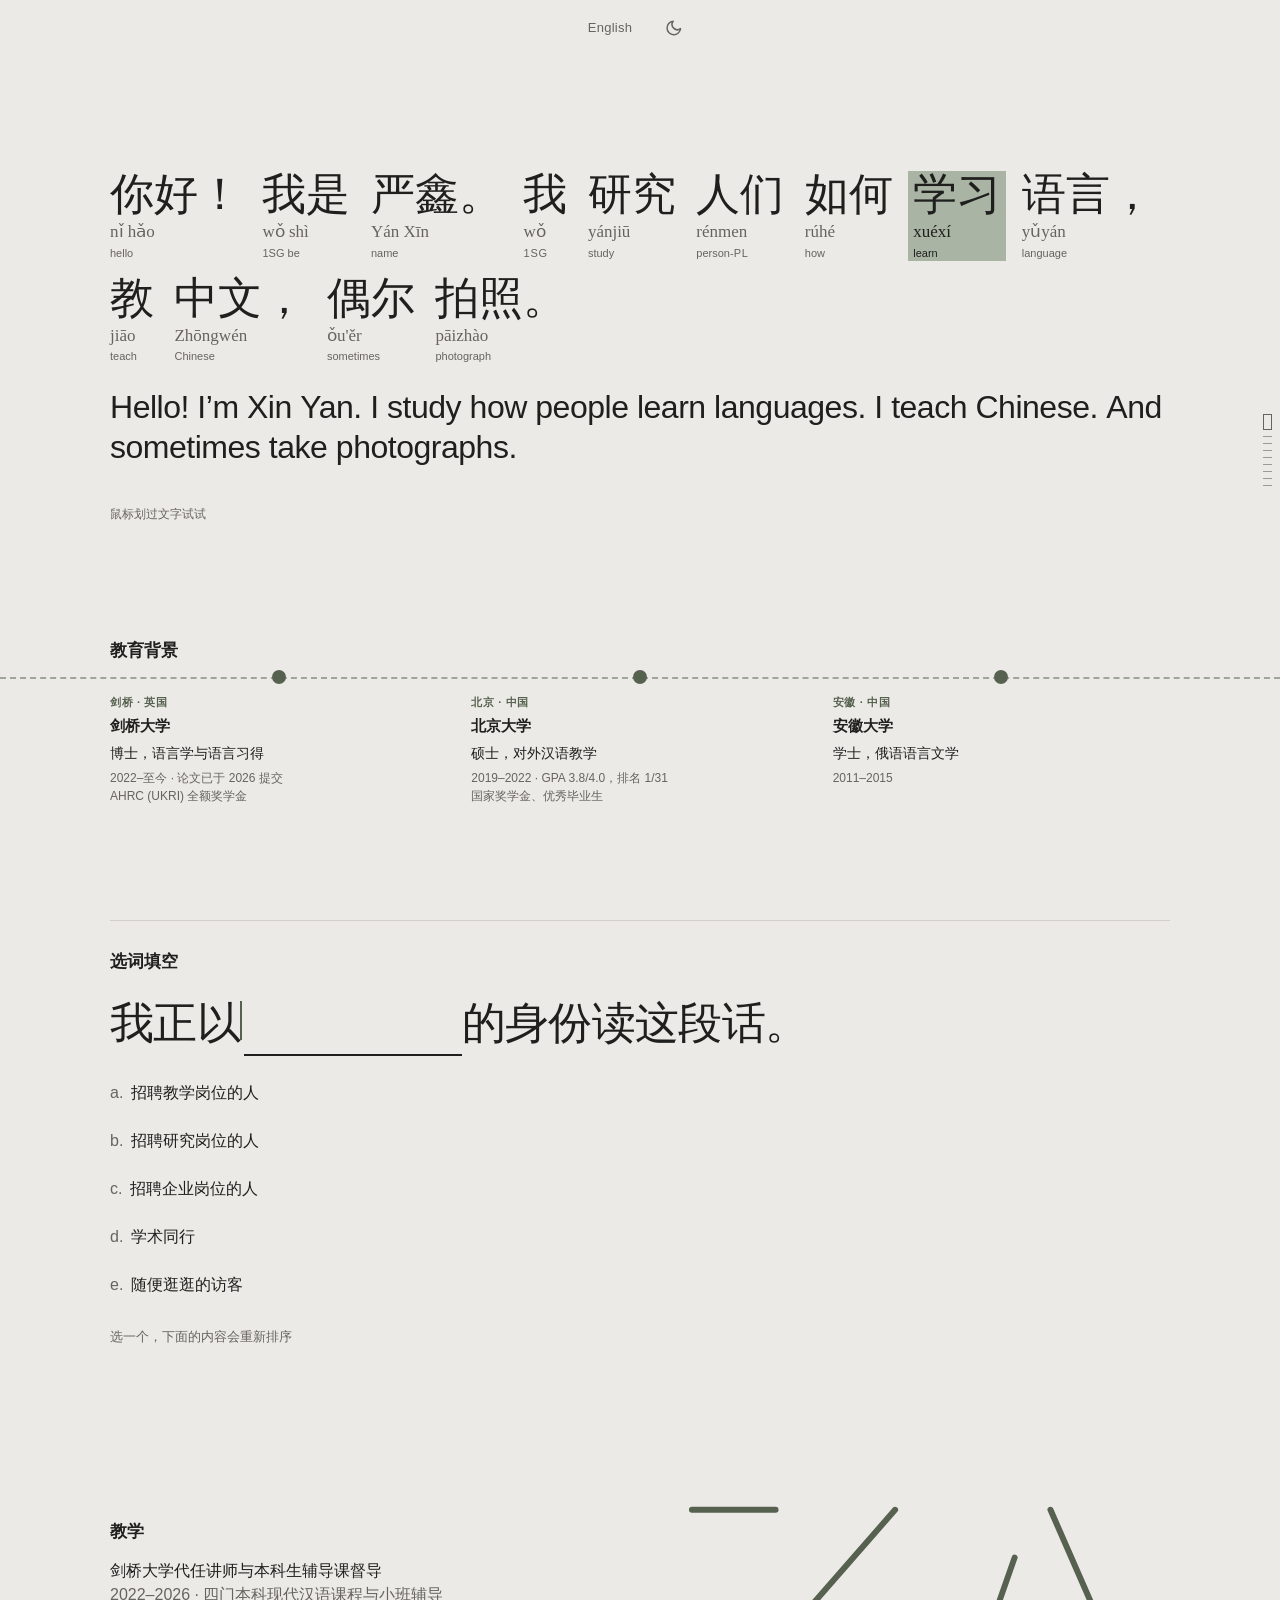
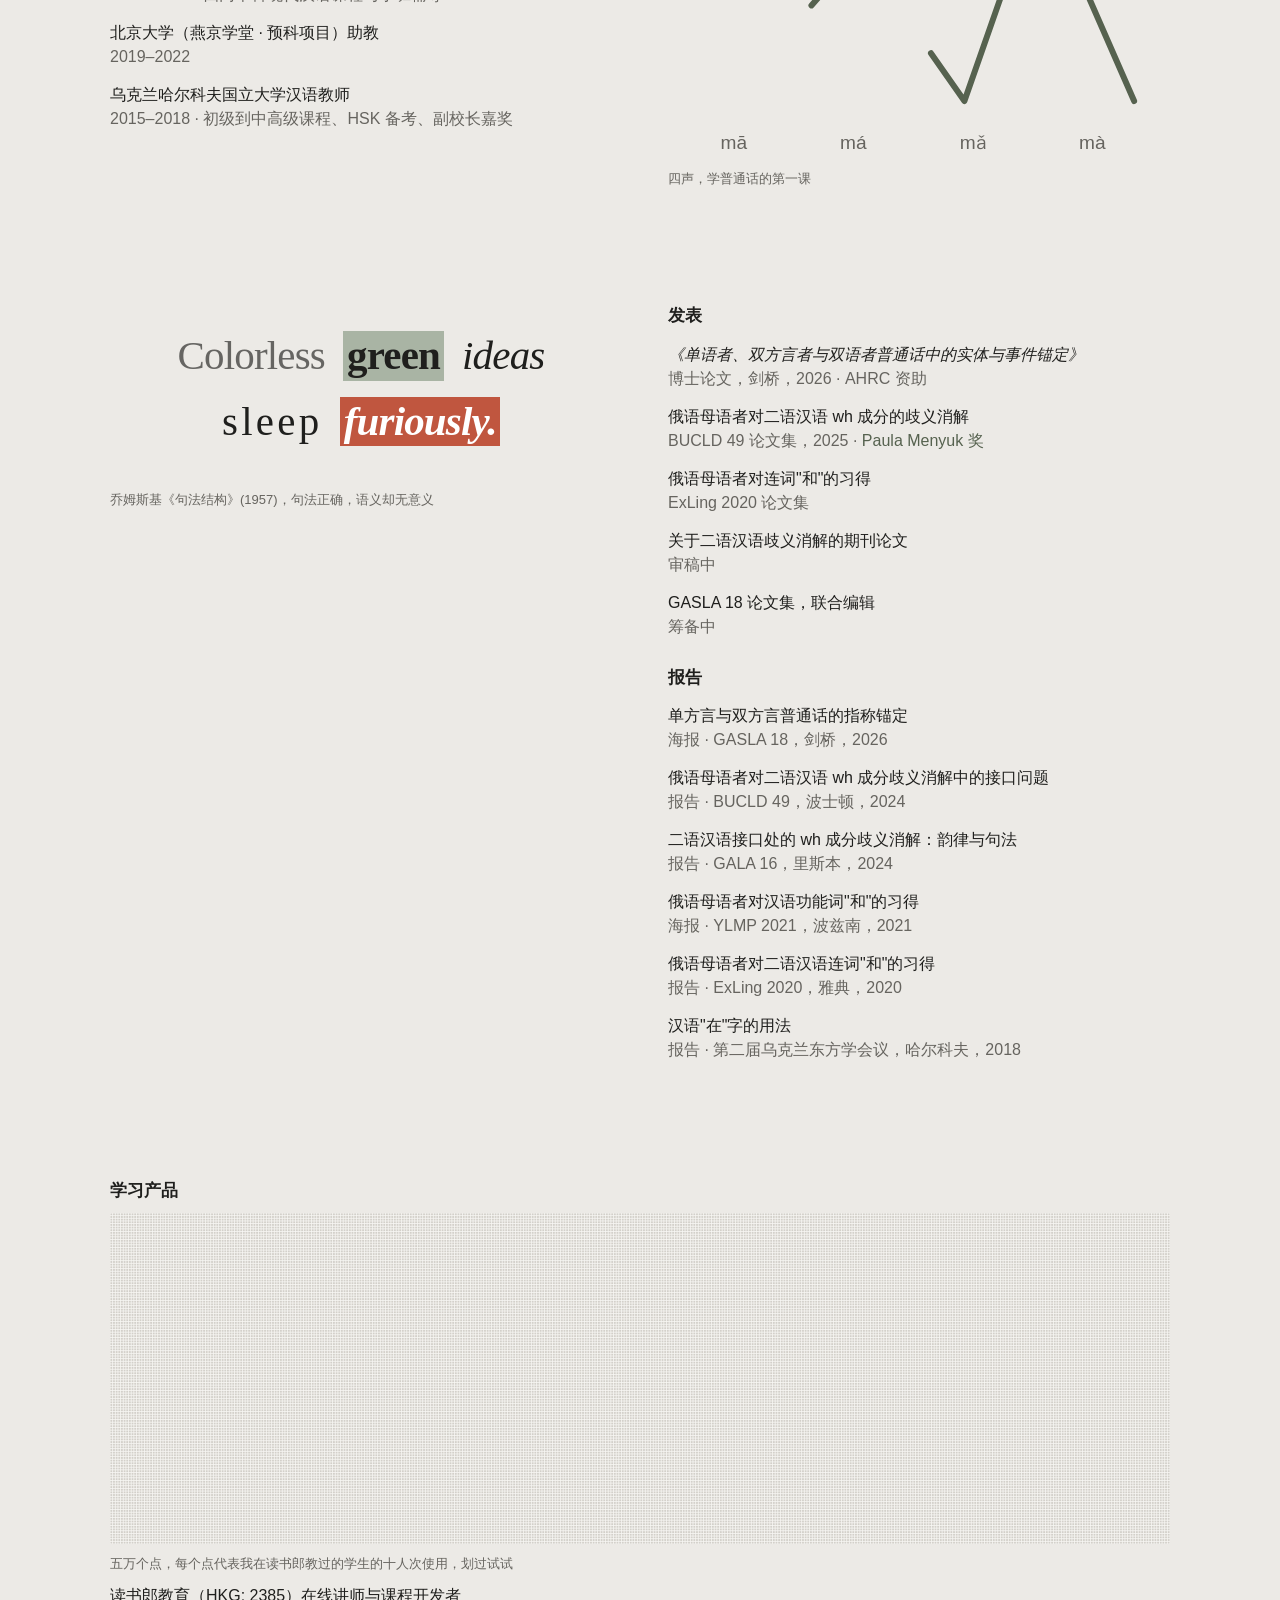
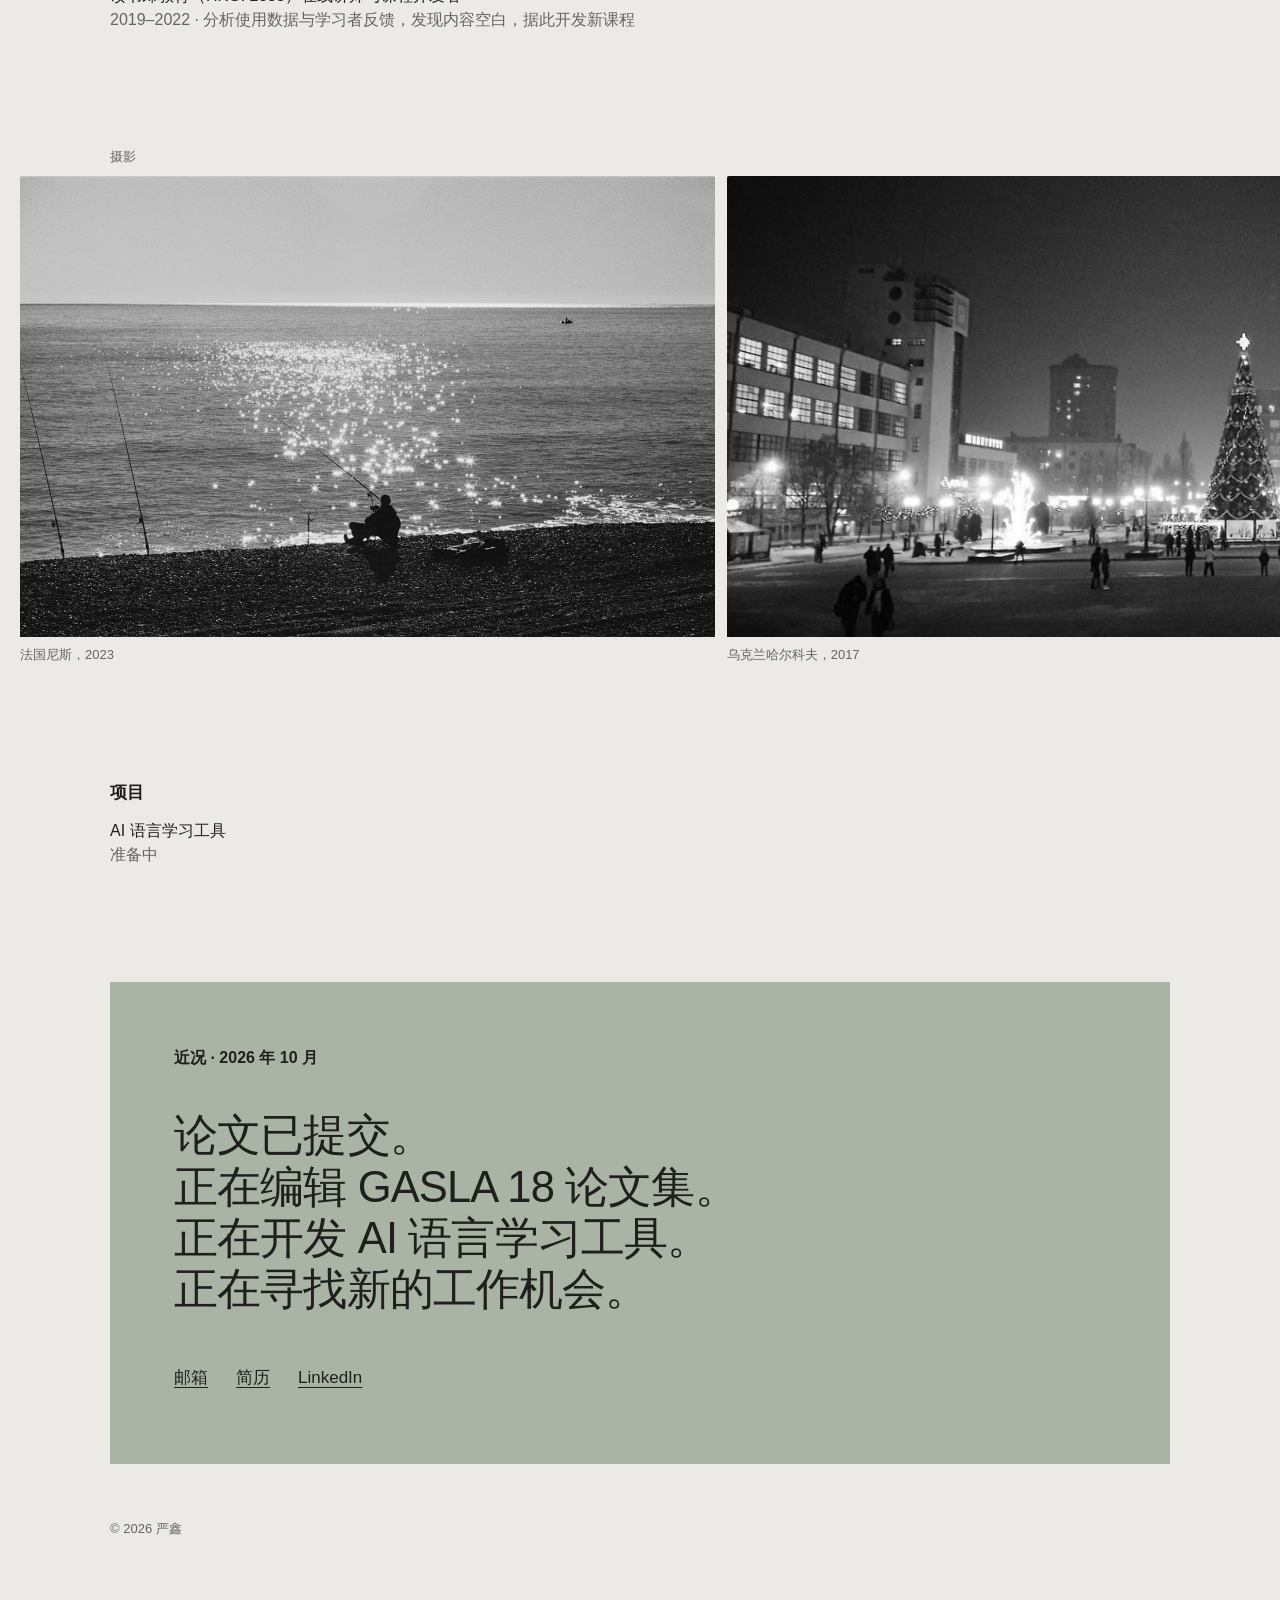
==== zh.html @ ea4a9679 "Add files via upload" ====
<!doctype html>
<html lang="zh-CN">
<head>
<meta charset="utf-8">
<meta name="viewport" content="width=device-width, initial-scale=1">
<title>严鑫 Xin Yan</title>
<meta name="description" content="严鑫（Xin Yan）：中文教师、应用语言学家。剑桥大学博士，北京大学硕士。">
<meta property="og:title" content="严鑫 Xin Yan">
<meta property="og:description" content="我教中文，研究人们如何学习语言，偶尔拍照。">
<meta property="og:image" content="photos/nice-2023-1200.jpg">
<meta name="theme-color" content="#ECEAE6" id="themeColor">
<link rel="icon" href="data:image/svg+xml,%3Csvg xmlns='http://www.w3.org/2000/svg' viewBox='0 0 32 32'%3E%3Ccircle cx='16' cy='16' r='14' fill='%23A9B4A4'/%3E%3C/svg%3E">
<link rel="stylesheet" href="style.css">
<script src="script.js" defer></script>
</head>
<body>

<header class="bar">
  <div class="bar-center">
    <a class="lang-toggle" href="index.html" aria-label="English">English</a>
    <button class="theme-toggle" type="button" aria-label="Toggle dark mode" data-theme="light"><svg class="icon-moon" viewBox="0 0 24 24" fill="none" stroke="currentColor" stroke-width="2" stroke-linecap="round" stroke-linejoin="round" aria-hidden="true"><path d="M21 12.8A9 9 0 1 1 11.2 3a7 7 0 0 0 9.8 9.8z"/></svg><svg class="icon-sun" viewBox="0 0 24 24" fill="none" stroke="currentColor" stroke-width="2" stroke-linecap="round" stroke-linejoin="round" aria-hidden="true"><circle cx="12" cy="12" r="4"/><path d="M12 2v2M12 20v2M4.9 4.9l1.4 1.4M17.7 17.7l1.4 1.4M2 12h2M20 12h2M4.9 19.1l1.4-1.4M17.7 6.3l1.4-1.4"/></svg></button>
  </div>
</header>

<div class="rail" id="rail" aria-hidden="true"></div>

<main>

  <!-- (1) 简介 -->
  <section class="intro" data-sec aria-label="简介">
    <div class="gloss" lang="zh-CN" id="gloss">
      <span class="w"><span class="h">你好！</span><span class="p" lang="zh-Latn">nǐ hǎo</span><span class="g" lang="en">hello</span></span>
      <span class="w"><span class="h">我是</span><span class="p" lang="zh-Latn">wǒ shì</span><span class="g" lang="en">1SG be</span></span>
      <span class="w"><span class="h">严鑫。</span><span class="p" lang="zh-Latn">Yán Xīn</span><span class="g" lang="en">name</span></span>
      <span class="w"><span class="h">我</span><span class="p" lang="zh-Latn">wǒ</span><span class="g sc" lang="en">1SG</span></span>
      <span class="w"><span class="h">研究</span><span class="p" lang="zh-Latn">yánjiū</span><span class="g" lang="en">study</span></span>
      <span class="w"><span class="h">人们</span><span class="p" lang="zh-Latn">rénmen</span><span class="g" lang="en">person-<span class="sc">PL</span></span></span>
      <span class="w"><span class="h">如何</span><span class="p" lang="zh-Latn">rúhé</span><span class="g" lang="en">how</span></span>
      <span class="w hl"><span class="h">学习</span><span class="p" lang="zh-Latn">xuéxí</span><span class="g" lang="en">learn</span></span>
      <span class="w"><span class="h">语言，</span><span class="p" lang="zh-Latn">yǔyán</span><span class="g" lang="en">language</span></span>
      <span class="w"><span class="h">教</span><span class="p" lang="zh-Latn">jiāo</span><span class="g" lang="en">teach</span></span>
      <span class="w"><span class="h">中文，</span><span class="p" lang="zh-Latn">Zhōngwén</span><span class="g" lang="en">Chinese</span></span>
      <span class="w"><span class="h">偶尔</span><span class="p" lang="zh-Latn">ǒu'ěr</span><span class="g" lang="en">sometimes</span></span>
      <span class="w"><span class="h">拍照。</span><span class="p" lang="zh-Latn">pāizhào</span><span class="g" lang="en">photograph</span></span>
      <span class="tr-en"><span class="ew">Hello!</span> <span class="ew">I’m</span> <span class="ew">Xin</span> <span class="ew">Yan.</span> <span class="ew">I</span> <span class="ew">study</span> <span class="ew">how</span> <span class="ew">people</span> <span class="ew">learn</span> <span class="ew">languages.</span> <span class="ew">I</span> <span class="ew">teach</span> <span class="ew">Chinese.</span> <span class="ew">And</span> <span class="ew">sometimes</span> <span class="ew">take</span> <span class="ew">photographs.</span></span>
    </div>
    <span class="hint">鼠标划过文字试试</span>
  </section>

  <!-- (2) 教育背景 -->
  <section class="edu" data-sec aria-label="教育背景">
    <span class="label title">教育背景</span>
    <figure class="edu-map">
    
      <div class="edu-node">
        <span class="edu-dot"></span>
        <div class="edu-card">
          <span class="edu-place">剑桥 · 英国</span>
          <strong>剑桥大学</strong>
          <span>博士，语言学与语言习得</span>
          <span class="meta">2022–至今 · 论文已于 2026 提交<br>AHRC (UKRI) 全额奖学金</span>
        </div>
      </div>
      <div class="edu-node">
        <span class="edu-dot"></span>
        <div class="edu-card">
          <span class="edu-place">北京 · 中国</span>
          <strong>北京大学</strong>
          <span>硕士，对外汉语教学</span>
          <span class="meta">2019–2022 · GPA 3.8/4.0，排名 1/31<br>国家奖学金、优秀毕业生</span>
        </div>
      </div>
      <div class="edu-node">
        <span class="edu-dot"></span>
        <div class="edu-card">
          <span class="edu-place">安徽 · 中国</span>
          <strong>安徽大学</strong>
          <span>学士，俄语语言文学</span>
          <span class="meta">2011–2015</span>
        </div>
      </div>
    </figure>
  </section>

  <section class="cloze" data-sec aria-label="谁在读">
    <span class="label title">选词填空</span>
    <p class="sentence">我正以<span class="cursor" aria-hidden="true"></span><span class="blank" id="blank">&nbsp;</span>的身份读这段话。</p>
    <div class="options" id="options" role="group" aria-label="谁在读">
      <button type="button" data-aud="teaching" data-fill="招聘教学岗位的人" aria-pressed="false"><span class="letter">a.</span><span class="en">招聘教学岗位的人</span></button>
      <button type="button" data-aud="research-hire" data-fill="招聘研究岗位的人" aria-pressed="false"><span class="letter">b.</span><span class="en">招聘研究岗位的人</span></button>
      <button type="button" data-aud="industry" data-fill="招聘企业岗位的人" aria-pressed="false"><span class="letter">c.</span><span class="en">招聘企业岗位的人</span></button>
      <button type="button" data-aud="research" data-fill="学术同行" aria-pressed="false"><span class="letter">d.</span><span class="en">学术同行</span></button>
      <button type="button" data-aud="browse" data-fill="随便逛逛的访客" aria-pressed="false"><span class="letter">e.</span><span class="en">随便逛逛的访客</span></button>
    </div>
    <span class="note" id="note" aria-live="polite">选一个，下面的内容会重新排序</span>
  </section>

  <div class="flow">

    <section class="split" data-sec data-key="teaching" aria-label="教学">
      <div class="stack">
        <span class="label title">教学</span>
        <div class="item"><span>剑桥大学代任讲师与本科生辅导课督导</span><span class="meta">2022–2026 · 四门本科现代汉语课程与小班辅导</span></div>
        <div class="item"><span>北京大学（燕京学堂 · 预科项目）助教</span><span class="meta">2019–2022</span></div>
        <div class="item"><span>乌克兰哈尔科夫国立大学汉语教师</span><span class="meta">2015–2018 · 初级到中高级课程、HSK 备考、副校长嘉奖</span></div>
      </div>
      <figure class="tones stack" style="gap: 8px">
        <svg viewBox="0 0 420 250" role="img" aria-label="普通话四个声调">
          <g stroke="currentColor" stroke-width="5" stroke-linecap="round" stroke-linejoin="round" fill="none">
            <path d="M20 40 L90 40"/><path d="M120 120 L190 40"/><path d="M220 160 L248 200 L290 80"/><path d="M320 40 L390 200"/>
          </g>
          <g font-size="16" fill="#66645F" text-anchor="middle" font-family="Iowan Old Style, Georgia, Times New Roman, Songti SC, SimSun, serif">
            <text x="55" y="240">mā</text><text x="155" y="240">má</text><text x="255" y="240">mǎ</text><text x="355" y="240">mà</text>
          </g>
        </svg>
        <figcaption class="label">四声，学普通话的第一课</figcaption>
      </figure>
    </section>

    <section class="stack" style="gap: 10px" data-sec data-key="product" aria-label="学习产品">
      <span class="label title">学习产品</span>
      <canvas class="dots" id="dots" aria-hidden="true"></canvas>
      <span class="label">五万个点，每个点代表我在读书郎教过的学生的十人次使用，划过试试</span>
      <div class="item"><span>读书郎教育（HKG: 2385）在线讲师与课程开发者</span><span class="meta">2019–2022 · 分析使用数据与学习者反馈，发现内容空白，据此开发新课程</span></div>
    </section>

    <section class="split" data-sec data-key="research" aria-label="发表与报告" style="align-items: flex-start">
      <figure class="stack" style="gap: 16px">
        <blockquote class="quote"><span class="qw colorless">Colorless</span> <span class="qw green">green</span> <span class="qw ideas">ideas</span><span class="qw brk"></span> <span class="qw sleep">sleep</span> <span class="qw furiously">furiously.</span></blockquote>
        <figcaption class="label">乔姆斯基《句法结构》(1957)，句法正确，语义却无意义</figcaption>
      </figure>
      <div class="stack">
        <span class="label title">发表</span>
        <div class="item"><span><em>《单语者、双方言者与双语者普通话中的实体与事件锚定》</em></span><span class="meta">博士论文，剑桥，2026 · AHRC 资助</span></div>
        <div class="item"><span>俄语母语者对二语汉语 wh 成分的歧义消解</span><span class="meta">BUCLD 49 论文集，2025 · <span class="accent">Paula Menyuk 奖</span></span></div>
        <div class="item"><span>俄语母语者对连词"和"的习得</span><span class="meta">ExLing 2020 论文集</span></div>
        <div class="item"><span>关于二语汉语歧义消解的期刊论文</span><span class="meta">审稿中</span></div>
        <div class="item"><span>GASLA 18 论文集，联合编辑</span><span class="meta">筹备中</span></div>
        <span class="label title" style="margin-top: 12px">报告</span>
        <div class="item"><span>单方言与双方言普通话的指称锚定</span><span class="meta">海报 · GASLA 18，剑桥，2026</span></div>
        <div class="item"><span>俄语母语者对二语汉语 wh 成分歧义消解中的接口问题</span><span class="meta">报告 · BUCLD 49，波士顿，2024</span></div>
        <div class="item"><span>二语汉语接口处的 wh 成分歧义消解：韵律与句法</span><span class="meta">报告 · GALA 16，里斯本，2024</span></div>
        <div class="item"><span>俄语母语者对汉语功能词"和"的习得</span><span class="meta">海报 · YLMP 2021，波兹南，2021</span></div>
        <div class="item"><span>俄语母语者对二语汉语连词"和"的习得</span><span class="meta">报告 · ExLing 2020，雅典，2020</span></div>
        <div class="item"><span>汉语"在"字的用法</span><span class="meta">报告 · 第二届乌克兰东方学会议，哈尔科夫，2018</span></div>
      </div>
    </section>

    <section class="bleed" data-sec data-key="photo" aria-label="摄影">
      <div class="head"><span>摄影</span></div>
      <div class="strip">
        <figure><img src="photos/nice-2023-1200.jpg" srcset="photos/nice-2023-1200.jpg 1200w, photos/nice-2023.jpg 2400w" sizes="80vw" width="1200" height="796" alt="卵石海滩上一位独钓者，海面在阳光下闪烁" loading="lazy"><figcaption class="cap">法国尼斯，2023</figcaption></figure>
        <figure><img src="photos/kharkiv-2017-1200.jpg" srcset="photos/kharkiv-2017-1200.jpg 1200w, photos/kharkiv-2017.jpg 2400w" sizes="90vw" width="1200" height="490" alt="冬夜哈尔科夫的城市广场，亮着圣诞树" loading="lazy"><figcaption class="cap">乌克兰哈尔科夫，2017</figcaption></figure>
        <figure><img src="photos/taihu-2016-1200.jpg" srcset="photos/taihu-2016-1200.jpg 1200w, photos/taihu-2016.jpg 2400w" sizes="100vw" width="1200" height="374" alt="太湖边暮色中的山丘与树木" loading="lazy"><figcaption class="cap">中国太湖，2016</figcaption></figure>
      </div>
    </section>

  </div>

  <section class="split" data-sec aria-label="项目">
    <div class="stack">
      <span class="label title">项目</span>
    <div class="item"><span>AI 语言学习工具</span><span class="meta">准备中</span></div>
    </div>
    
  </section>

  <section class="now" data-sec aria-label="近况">
    <span class="now-head">近况 · 2026 年 10 月</span>
    <div class="lines">
      <span>论文已提交。</span>
      <span>正在编辑 GASLA 18 论文集。</span>
      <span>正在开发 AI 语言学习工具。</span>
      <span>正在寻找新的工作机会。</span>
    </div>
    <div class="links">
      <a href="#" id="email">邮箱</a>
      <a href="cv.pdf" target="_blank" rel="noopener">简历</a>
      <a href="https://www.linkedin.com/in/yanxin4608/" target="_blank" rel="noopener">LinkedIn</a>
    </div>
  </section>

  <span class="foot">© 2026 严鑫</span>

</main>

<script>
(function () {
  var orders = {
    none: ['teaching', 'research', 'product', 'photo'],
    teaching: ['teaching', 'research', 'product', 'photo'],
    'research-hire': ['research', 'teaching', 'product', 'photo'],
    industry: ['product', 'research', 'teaching', 'photo'],
    research: ['research', 'teaching', 'product', 'photo'],
    browse: ['photo', 'teaching', 'product', 'research']
  };
  var options = document.getElementById('options');
  var blank = document.getElementById('blank');
  var note = document.getElementById('note');
  var current = null;
  function apply(aud) {
    current = aud;
    var seq = orders[aud || 'none'];
    seq.forEach(function (key, i) {
      var el = document.querySelector('[data-key="' + key + '"]');
      if (el) el.style.order = i + 1;
    });
    var chosen = null;
    options.querySelectorAll('button').forEach(function (b) {
      var on = b.getAttribute('data-aud') === aud;
      b.setAttribute('aria-pressed', on ? 'true' : 'false');
      if (on) chosen = b;
    });
    options.classList.toggle('chosen', !!aud);
    blank.textContent = chosen ? chosen.getAttribute('data-fill') : ' ';
    blank.classList.toggle('filled', !!chosen);
    note.textContent = chosen ? '已为你重新排列下面的内容' : '选一个，下面的内容会重新排序';
    note.classList.toggle('on', !!chosen);
    updateRail();
  }
  options.addEventListener('click', function (e) {
    var b = e.target.closest('button');
    if (!b) return;
    var aud = b.getAttribute('data-aud');
    apply(current === aud ? null : aud);
  });

  /* 五万个点 — 每个代表一位读书郎学习者 */
  var canvas = document.getElementById('dots');
  var ctx = canvas.getContext('2d');
  var base = document.createElement('canvas');
  var bctx = base.getContext('2d');
  var COLS = 400, ROWS = 125;
  var DPR = window.devicePixelRatio || 1;
  var tx = -1, ty = -1, gx = -1, gy = -1, raf = null, C = {};
  var heat = new Float32Array(COLS * ROWS);

  function readColors() {
    var cs = getComputedStyle(document.documentElement);
    C.line = cs.getPropertyValue('--line').trim() || '#D3D0CA';
    C.sage = cs.getPropertyValue('--sage').trim() || '#A9B4A4';
    C.mid = cs.getPropertyValue('--sage-mid').trim() || '#7F8A79';
    C.deep = cs.getPropertyValue('--sage-deep').trim() || '#56624F';
    C.paper = cs.getPropertyValue('--paper').trim() || '#F7F6F3';
  }

  function sizeDots() {
    var w = canvas.clientWidth;
    var h = Math.max(1, Math.round(w * ROWS / COLS));
    var pw = Math.max(1, Math.round(w * DPR));
    var ph = Math.max(1, Math.round(h * DPR));
    canvas.width = pw; canvas.height = ph;
    canvas.style.height = h + 'px';
    base.width = pw; base.height = ph;
    drawBase();
  }

  function drawBase() {
    readColors();
    var w = base.width, h = base.height;
    bctx.fillStyle = C.paper;
    bctx.fillRect(0, 0, w, h);
    var cw = w / COLS, ch = h / ROWS;
    var d = Math.max(0.8, Math.min(cw, ch) * 0.7);
    bctx.fillStyle = C.line;
    for (var i = 0; i < COLS * ROWS; i++) {
      bctx.fillRect((i % COLS + 0.5) * cw - d / 2, (Math.floor(i / COLS) + 0.5) * ch - d / 2, d, d);
    }
    draw();
  }

  function hash(x, y) {
    var h = (x * 73856093) ^ (y * 19349663);
    h = (h ^ (h >> 13)) * 1274126177;
    return ((h ^ (h >> 16)) >>> 0) / 4294967295;
  }

  function addHeat(px, py) {
    var R = 12;
    var x0 = Math.floor(px - R), x1 = Math.ceil(px + R);
    var y0 = Math.floor(py - R), y1 = Math.ceil(py + R);
    for (var y = y0; y <= y1; y++) {
      for (var x = x0; x <= x1; x++) {
        if (x < 0 || y < 0 || x >= COLS || y >= ROWS) continue;
        var n = hash(x, y);
        var d = Math.hypot(x - px, y - py) + (n - 0.5) * 1.6;
        if (d > R) continue;
        var h = 1 - d / R;
        var idx = y * COLS + x;
        if (h > heat[idx]) heat[idx] = h;
      }
    }
  }

  function draw() {
    ctx.clearRect(0, 0, canvas.width, canvas.height);
    ctx.drawImage(base, 0, 0, canvas.width, canvas.height);
    var cw = canvas.width / COLS, ch = canvas.height / ROWS;
    var d = Math.max(0.8, Math.min(cw, ch) * 0.8);
    for (var i = 0; i < heat.length; i++) {
      var h = heat[i];
      if (h <= 0.02) continue;
      var x = i % COLS, y = (i / COLS) | 0;
      var col = h > 0.6 ? C.deep : h > 0.3 ? C.mid : C.sage;
      var rr = d * (1 + h * 0.9);
      ctx.fillStyle = col;
      ctx.fillRect((x + 0.5) * cw - rr / 2, (y + 0.5) * ch - rr / 2, rr, rr);
    }
  }

  function loop() {
    raf = null;
    if (tx >= 0) {
      gx += (tx - gx) * 0.25;
      gy += (ty - gy) * 0.25;
      addHeat(gx, gy);
    }
    var active = false;
    for (var i = 0; i < heat.length; i++) {
      if (heat[i] > 0.01) {
        heat[i] *= 0.9;
        if (heat[i] > 0.02) active = true;
      } else {
        heat[i] = 0;
      }
    }
    draw();
    if (active || tx >= 0) raf = requestAnimationFrame(loop);
  }

  function onMove(e) {
    var r = canvas.getBoundingClientRect();
    tx = (e.clientX - r.left) / r.width * COLS;
    ty = (e.clientY - r.top) / r.height * ROWS;
    if (!raf) raf = requestAnimationFrame(loop);
  }
  canvas.addEventListener('pointermove', onMove);
  canvas.addEventListener('pointerdown', onMove);
  canvas.addEventListener('pointerleave', function () { tx = -1; ty = -1; });

  sizeDots();
  window.addEventListener('resize', sizeDots);
  var mo = new MutationObserver(function () { drawBase(); });
  mo.observe(document.documentElement, { attributes: true, attributeFilter: ['data-theme'] });
  var mq = window.matchMedia('(prefers-color-scheme: dark)');
  if (mq.addEventListener) mq.addEventListener('change', function () { drawBase(); });

  var rail = document.getElementById('rail');
  var secs = Array.prototype.slice.call(document.querySelectorAll('[data-sec]'));
  secs.forEach(function () { rail.appendChild(document.createElement('span')); });
  var ticks = rail.children;
  function updateRail() {
    var tops = secs.map(function (el) { return el.getBoundingClientRect().top; }).sort(function (a, b) { return a - b; });
    var active = 0;
    tops.forEach(function (t, i) { if (t < window.innerHeight * 0.45) active = i; });
    for (var i = 0; i < ticks.length; i++) ticks[i].classList.toggle('on', i === active);
  }
  window.addEventListener('scroll', updateRail, { passive: true });
  window.addEventListener('resize', updateRail);

  var email = document.getElementById('email');
  var emailAddr = String.fromCharCode.apply(null, [121,97,110,120,105,110,52,54,48,56,64,103,109,97,105,108,46,99,111,109]);
  email.setAttribute('href', 'mailto:' + emailAddr);
  email.addEventListener('click', function (e) {
    if (navigator.clipboard && window.isSecureContext) {
      e.preventDefault();
      navigator.clipboard.writeText(emailAddr).then(function () {
        email.textContent = '已复制';
        setTimeout(function () { email.textContent = '邮箱'; }, 1600);
      }, function () { window.location.href = 'mailto:' + emailAddr; });
    }
  });

  var intro = document.querySelector('.intro');
  if (intro) {
    var gwords = Array.prototype.slice.call(intro.querySelectorAll('.w, .ew, .gword'));
    intro.addEventListener('pointermove', function (e) {
      gwords.forEach(function (w) {
        var r = w.getBoundingClientRect();
        var cx = r.left + r.width / 2, cy = r.top + r.height / 2;
        var dx = cx - e.clientX, dy = cy - e.clientY;
        var d = Math.hypot(dx, dy);
        if (d < 110 && d > 0) {
          var f = (1 - d / 110) * 70;
          w.style.transform = 'translate(' + (dx / d * f) + 'px,' + (dy / d * f) + 'px)';
        } else {
          w.style.transform = '';
        }
      });
    });
    intro.addEventListener('pointerleave', function () {
      gwords.forEach(function (w) { w.style.transform = ''; });
    });
  }

  apply(null);
})();
</script>
</body>
</html>
---- style.css ----
/* Inter Tight, self-hosted (SIL Open Font License, see fonts/OFL-LICENSE.txt) */
@font-face { font-family: "Inter Tight"; font-style: normal; font-weight: 400; font-display: swap; src: url("fonts/inter-tight-latin-400-normal.woff2") format("woff2"); unicode-range: U+0000-00FF, U+0131, U+0152-0153, U+02BB-02BC, U+02C6, U+02DA, U+02DC, U+0304, U+0308, U+0329, U+2000-206F, U+20AC, U+2122, U+2191, U+2193, U+2212, U+2215, U+FEFF, U+FFFD; }
@font-face { font-family: "Inter Tight"; font-style: normal; font-weight: 500; font-display: swap; src: url("fonts/inter-tight-latin-500-normal.woff2") format("woff2"); unicode-range: U+0000-00FF, U+0131, U+0152-0153, U+02BB-02BC, U+02C6, U+02DA, U+02DC, U+0304, U+0308, U+0329, U+2000-206F, U+20AC, U+2122, U+2191, U+2193, U+2212, U+2215, U+FEFF, U+FFFD; }
@font-face { font-family: "Inter Tight"; font-style: normal; font-weight: 400; font-display: swap; src: url("fonts/inter-tight-latin-ext-400-normal.woff2") format("woff2"); unicode-range: U+0100-02BA, U+02BD-02C5, U+02C7-02CC, U+02CE-02D7, U+02DD-02FF, U+0304, U+0308, U+0329, U+1D00-1DBF, U+1E00-1E9F, U+1EF2-1EFF, U+2020, U+20A0-20AB, U+20AD-20C0, U+2113, U+2C60-2C7F, U+A720-A7FF; }
@font-face { font-family: "Inter Tight"; font-style: normal; font-weight: 500; font-display: swap; src: url("fonts/inter-tight-latin-ext-500-normal.woff2") format("woff2"); unicode-range: U+0100-02BA, U+02BD-02C5, U+02C7-02CC, U+02CE-02D7, U+02DD-02FF, U+0304, U+0308, U+0329, U+1D00-1DBF, U+1E00-1E9F, U+1EF2-1EFF, U+2020, U+20A0-20AB, U+20AD-20C0, U+2113, U+2C60-2C7F, U+A720-A7FF; }

:root {
  color-scheme: light;
  --bg: #ECEAE6;
  --paper: #F7F6F3;
  --ink: #1F1F1D;
  --muted: #66645F;
  --line: #D3D0CA;
  --tick: #9C9A94;
  --sage: #A9B4A4;
  --sage-mid: #7F8A79;
  --sage-deep: #56624F;
  --sage-soft: #A9B4A4;
  --on-accent: #1F1F1D;
  --photo: #3A3936;
}

/* Dark mode: follows the system until the visitor picks */
:root[data-theme="dark"] {
  color-scheme: dark;
  --bg: #171716;
  --paper: #201F1D;
  --ink: #E7E5DF;
  --muted: #A3A19A;
  --line: #373530;
  --tick: #57554F;
  --sage-mid: #8B977F;
  --sage-deep: #B7C3A6;
  --sage-soft: #5B6753;
  --photo: #1E1D1B;
}
@media (prefers-color-scheme: dark) {
  :root:not([data-theme="light"]) {
    color-scheme: dark;
    --bg: #171716;
    --paper: #201F1D;
    --ink: #E7E5DF;
    --muted: #A3A19A;
    --line: #373530;
    --tick: #57554F;
    --sage-mid: #8B977F;
    --sage-deep: #B7C3A6;
    --sage-soft: #5B6753;
    --photo: #1E1D1B;
  }
}

* { box-sizing: border-box; }
html { -webkit-text-size-adjust: 100%; }
body {
  margin: 0;
  background: var(--bg);
  color: var(--ink);
  font-family: "Iowan Old Style", "Palatino Linotype", "Georgia", "Times New Roman", "Songti SC", "STSong", "Noto Serif SC", "SimSun", serif;
  font-size: 15px;
  line-height: 1.5;
  overflow-x: hidden;
}
a { color: inherit; text-decoration: none; }
a:hover { opacity: 0.6; }
button { font: inherit; color: inherit; cursor: pointer; background: transparent; border: 0; padding: 0; }
:focus-visible { outline: 2px solid var(--sage-deep); outline-offset: 3px; }
em { font-style: italic; }
::selection { background: var(--sage); color: var(--on-accent); }

/* Vertical Chinese for short bilingual labels */
.zh-v {
  display: inline-block;
  writing-mode: vertical-rl;
  text-orientation: upright;
  line-height: 1.2;
  vertical-align: middle;
}

/* Top bar and side rail */
.bar {
  position: sticky; top: 0; z-index: 5;
  height: 56px; padding: 0 20px;
  display: flex; align-items: center; justify-content: space-between; gap: 12px;
  background: var(--bg); font-size: 13px; color: var(--muted);
}
.bar a { min-height: 44px; display: inline-flex; align-items: center; white-space: nowrap; }
.theme-toggle {
  width: 44px; height: 44px; border-radius: 999px;
  display: inline-flex; align-items: center; justify-content: center;
  color: var(--muted);
}
.theme-toggle:hover { color: var(--ink); opacity: 1; }
.theme-toggle svg { width: 18px; height: 18px; display: block; }
.theme-toggle .icon-sun { display: none; }
.theme-toggle[data-theme="dark"] .icon-sun { display: block; }
.theme-toggle[data-theme="dark"] .icon-moon { display: none; }
.rail {
  position: fixed; right: 8px; top: 50%; transform: translateY(-50%); z-index: 6;
  display: flex; flex-direction: column; align-items: flex-end; gap: 6px;
}
.rail span { display: block; width: 9px; height: 1px; background: var(--tick); transition: height 0.2s ease; }
.rail span.on { height: 16px; background: transparent; border: 1px solid var(--muted); }

/* Layout */
main {
  max-width: 1100px; margin: 0 auto;
  padding: clamp(48px, 9vw, 120px) 20px 120px;
  display: flex; flex-direction: column; gap: clamp(72px, 9vw, 120px);
}
.flow { display: flex; flex-direction: column; gap: clamp(72px, 9vw, 120px); }
.label { font-size: 13px; color: var(--muted); }
.label:has(.zh-v) { display: flex; align-items: flex-start; justify-content: space-between; gap: 16px; font-size: 17px; font-weight: 600; color: var(--ink); }
.label:has(.zh-v) .zh-v { background: transparent; color: var(--sage-deep); font-size: 17px; font-family: "FangSong", "STFangsong", "仿宋", "FangSong_GB2312", serif; line-height: 1.3; }
.meta { color: var(--muted); }
.split { display: flex; flex-wrap: wrap; gap: 32px 56px; align-items: center; }
.split.reverse { flex-wrap: wrap-reverse; }
.split > * { flex: 1 1 360px; min-width: 0; }
.stack { display: flex; flex-direction: column; gap: 14px; }
.item { display: flex; flex-direction: column; }
figure { margin: 0; }

/* (1) Interlinear gloss */
.intro { display: flex; flex-direction: column; gap: clamp(24px, 3vw, 40px); }
.gloss { display: flex; flex-wrap: wrap; column-gap: clamp(10px, 1.6vw, 22px); row-gap: 14px; }
.w { display: inline-flex; flex-direction: column; transition: transform 0.3s cubic-bezier(0.34, 1.56, 0.64, 1); }
.w .h { font-size: clamp(22px, 3.4vw, 44px); line-height: 1.1; }
.w .p { font-size: clamp(12px, 1.4vw, 17px); color: var(--muted); font-family: "Iowan Old Style", "Palatino Linotype", Georgia, "Times New Roman", serif; }
.w .g { font-size: 11px; color: var(--muted); }
.w .sc { letter-spacing: 0.08em; }
.w.hl { background: var(--sage); color: var(--on-accent); padding: 0 0.3em; margin: 0 -0.3em; }
.w.hl .p, .w.hl .g { color: var(--on-accent); }
.gloss .tr-en { flex-basis: 100%; margin-top: 8px; font-size: clamp(20px, 2.8vw, 32px); line-height: 1.25; letter-spacing: -0.015em; }
.gloss .ew { display: inline-block; transition: transform 0.3s cubic-bezier(0.34, 1.56, 0.64, 1); }
.hint { font-size: 12px; color: var(--muted); }

/* (2) Fill in the blank */
.cloze { border-top: 1px solid var(--line); padding-top: 28px; display: flex; flex-direction: column; gap: 20px; }
.cloze .sentence { margin: 0; font-size: clamp(24px, 3.4vw, 44px); line-height: 1.3; letter-spacing: -0.015em; }
.blank { display: inline-block; min-width: 5em; min-height: 1em; padding: 0 0.2em; position: relative; transition: background-color 0.3s ease; }
.blank::after { content: ''; position: absolute; left: 0; right: 0; bottom: -0.12em; height: 2px; background: var(--ink); }
.blank.filled { background: var(--sage); color: var(--on-accent); }
.options { display: flex; flex-direction: column; gap: 4px; }
.options button { display: block; min-height: 44px; padding: 10px 0; font-size: 16px; line-height: 1.4; text-align: left; }
.options .letter, .options .zh { color: var(--muted); }
.options .letter { margin-right: 8px; }
.options .zh { margin-left: 8px; white-space: nowrap; }
.options .zh { font-size: 13px; }
.options.chosen button[aria-pressed="false"] { color: var(--muted); }
.options button[aria-pressed="true"] .en { text-decoration: underline; text-underline-offset: 4px; }
.note { font-size: 13px; color: var(--muted); }
.note.on { color: var(--sage-deep); }

/* Figures */
.tones svg, .dots-wrap { width: 100%; }
.tones svg { color: var(--sage-deep); }
.tones svg text { fill: var(--muted); }
.accent { color: var(--sage-deep); }
.dots {
  display: block;
  width: 100%;
  aspect-ratio: 16 / 5;
  background: var(--paper);
  border-radius: 2px;
  touch-action: pan-y;
  cursor: crosshair;
}
.quote { margin: 0; display: flex; flex-wrap: wrap; gap: 8px 18px; align-items: baseline; justify-content: center; padding: clamp(18px, 2.5vw, 28px); font-size: clamp(24px, 3.2vw, 44px); line-height: 1.2; letter-spacing: -0.02em; }
.quote .qw { display: inline-block; white-space: nowrap; }
.quote .colorless { opacity: 0.65; font-family: "Iowan Old Style", Georgia, serif; animation: colorless-fade 6s ease-in-out infinite; }
.quote .green { background: var(--sage); color: var(--on-accent); padding: 0 0.1em; font-family: "Didot", "Bodoni MT", serif; font-weight: 700; animation: green-grow 4s ease-in-out infinite; }
.quote .ideas { font-family: "Snell Roundhand", "Apple Chancery", "Brush Script MT", cursive; font-style: italic; animation: ideas-float 7s ease-in-out infinite; }
.quote .sleep { font-family: "Palatino Linotype", Palatino, serif; letter-spacing: 0.08em; animation: sleep-droop 8s ease-in-out infinite; }
.quote .furiously { background: #C0563F; color: #fff; padding: 0 0.08em; font-family: "Didot", "Bodoni MT", serif; font-weight: 700; font-style: italic; animation: furious-shake 0.35s linear infinite; }

/* Photography strip */
.bleed { width: 100vw; margin-left: calc(50% - 50vw); display: flex; flex-direction: column; gap: 10px; }
.bleed .head { max-width: 1100px; width: 100%; margin: 0 auto; padding: 0 20px; display: flex; align-items: flex-start; justify-content: space-between; gap: 16px; font-size: 13px; color: var(--muted); }
.strip { display: flex; gap: 12px; overflow-x: auto; scroll-snap-type: x mandatory; scroll-padding-inline: 20px; scrollbar-width: none; padding: 0 20px; }
.strip::-webkit-scrollbar { display: none; }
.strip figure { flex-shrink: 0; scroll-snap-align: start; display: flex; flex-direction: column; gap: 8px; border-radius: 2px; overflow: hidden; }
.strip img { display: block; height: clamp(240px, 36vw, 500px); width: auto; object-fit: cover; background: var(--photo); filter: grayscale(100%); transition: transform 0.5s cubic-bezier(0.22, 1, 0.36, 1); }
.strip figure:hover img { transform: scale(1.03); }
.strip .cap { font-size: 13px; color: var(--muted); }

/* Now */
.now { background: var(--sage); color: var(--on-accent); padding: clamp(24px, 5.5vw, 64px); display: flex; flex-direction: column; gap: 40px; }
.now-head { display: flex; align-items: flex-start; justify-content: space-between; gap: 12px; font-size: 16px; font-weight: 600; color: var(--ink); }
.now .lines { display: flex; flex-direction: column; font-size: clamp(22px, 3.4vw, 44px); line-height: 1.18; letter-spacing: -0.02em; }
.now .links { display: flex; flex-wrap: wrap; gap: 4px 28px; font-size: 17px; }
.now .links a, .now .links button { min-height: 44px; display: inline-flex; align-items: center; text-decoration: underline; text-underline-offset: 4px; }
.now .links a.soon { opacity: 0.45; pointer-events: none; }
.foot { font-size: 13px; color: var(--muted); margin-top: -60px; }

/* Photography page */
.photo-intro { display: flex; flex-direction: column; gap: 16px; }
.photo-intro p { margin: 0; max-width: 18em; font-size: clamp(24px, 3.6vw, 46px); line-height: 1.15; letter-spacing: -0.02em; }
.fig { display: flex; flex-direction: column; gap: 10px; }
.fig img { display: block; width: 100%; height: auto; background: var(--photo); }
.fig figcaption { font-size: 13px; color: var(--muted); }
.end { font-size: 13px; color: var(--muted); border-top: 1px solid var(--line); padding-top: 20px; }

/* Smooth theme switching */
body, .bar, .dots, .w.hl, .quote mark, .blank {
  transition: background-color 0.3s ease, color 0.3s ease;
}


/* Visuals */
.edu-map { display: grid; grid-template-columns: repeat(3, 1fr); gap: 24px; position: relative; margin: 6px 0 0; }
.edu-map::before { content: ''; position: absolute; top: 7px; left: 50%; transform: translateX(-50%); width: 100vw; border-top: 2px dashed var(--sage-deep); opacity: 0.5; }
.edu-node { display: flex; flex-direction: column; gap: 10px; }
.edu-dot { width: 14px; height: 14px; border-radius: 50%; background: var(--sage-deep); margin: 0 auto; position: relative; z-index: 1; }
.edu-card { display: flex; flex-direction: column; gap: 5px; font-size: 14px; }
.edu-place { font-size: 11px; color: var(--sage-deep); font-weight: 600; letter-spacing: 0.06em; text-transform: uppercase; }
.edu-card strong { font-weight: 600; font-size: 15px; }
.edu-card .meta { font-size: 12px; color: var(--muted); }
.cursor { display: inline-block; width: 2px; height: 0.9em; margin-right: 2px; background: var(--sage-deep); vertical-align: -0.05em; animation: blink 1.1s step-end infinite; }
@keyframes blink { 0%, 100% { opacity: 1; } 50% { opacity: 0; } }
@keyframes colorless-fade { 0%,100% { opacity: 0.4; } 50% { opacity: 0.85; } }
@keyframes green-grow { 0%,100% { transform: scale(1); } 50% { transform: scale(1.25); } }
@keyframes ideas-float { 0%,100% { transform: translateY(0) rotate(-1deg); } 50% { transform: translateY(-22px) rotate(4deg); } }
@keyframes sleep-droop { 0%,100% { transform: translateY(0); opacity: 1; } 50% { transform: translateY(18px); opacity: 0.5; } }
@keyframes furious-shake { 0%,100% { transform: translate(0,0) rotate(0); } 20% { transform: translate(-4px,3px) rotate(-1deg); } 40% { transform: translate(4px,-3px) rotate(1deg); } 60% { transform: translate(-3px,-3px) rotate(-1deg); } 80% { transform: translate(3px,3px) rotate(1deg); } }
@keyframes seg-wave { 0%, 100% { opacity: 0.2; } 50% { opacity: 1; } }
.ai-viz { margin: 0; color: var(--sage-deep); }
.ai-viz svg { width: 100%; max-width: 340px; display: block; }
.ai-viz .seg { animation: seg-wave 1.5s ease-in-out infinite; }

@media (max-width: 640px) {
  .rail { display: none; }
  main { padding: clamp(32px, 8vw, 56px) 16px 88px; gap: 48px; }
  .flow { gap: 48px; }
  .bar { padding: 0 16px; }
  .gloss { gap: 12px 14px; }
  .w .h { font-size: 20px; }
  .w .p { font-size: 11px; }
  .w .g { font-size: 10px; }
  .gloss .tr-en { font-size: 17px; }
  .label.title { font-size: 16px; }
  .cloze .sentence { font-size: 20px; }
  .quote { font-size: 20px; gap: 6px 12px; }
  .strip img { height: clamp(170px, 46vw, 260px); }
  .now { padding: clamp(20px, 5vw, 40px); gap: 28px; }
  .edu-map { grid-template-columns: 1fr; }
  .edu-map::before { display: none; }
  .foot { margin-top: 0; }
}

@media (prefers-reduced-motion: reduce) {
  * { transition: none !important; animation: none !important; scroll-behavior: auto !important; }
}

.bar-tools { display: flex; align-items: center; gap: 14px; }
.lang { font-size: 13px; color: var(--muted); text-decoration: none; letter-spacing: 0.02em; }
.lang:hover { color: var(--ink); }

.greeting { margin: 0; font-size: clamp(18px, 2.4vw, 26px); line-height: 1.3; color: var(--ink); }
.greeting strong { font-weight: 600; }
.greeting .alt { color: var(--muted); font-weight: 400; }

.label.title { font-size: 17px; font-weight: 600; color: var(--ink); }
.gword { display: inline-block; transition: transform 0.3s cubic-bezier(0.34, 1.56, 0.64, 1); }
.gword.name { font-weight: 700; }
.w.name { font-weight: 700; }

.bar-center { position: absolute; left: 50%; top: 50%; transform: translate(-50%, -50%); display: flex; align-items: center; gap: 16px; }
.lang-toggle { display: inline-flex; align-items: center; min-height: 44px; padding: 0 4px; color: var(--muted); font-size: 13px; text-decoration: none; letter-spacing: 0.02em; }
.lang-toggle:hover { color: var(--ink); }

.quote .brk { flex: 0 0 100%; height: 0; }

:lang(zh-CN) { font-family: "PingFang SC", "Microsoft YaHei", "Noto Sans SC", "Heiti SC", "SimHei", "黑体", sans-serif; }
html:lang(zh-CN) body { font-size: 16px; }
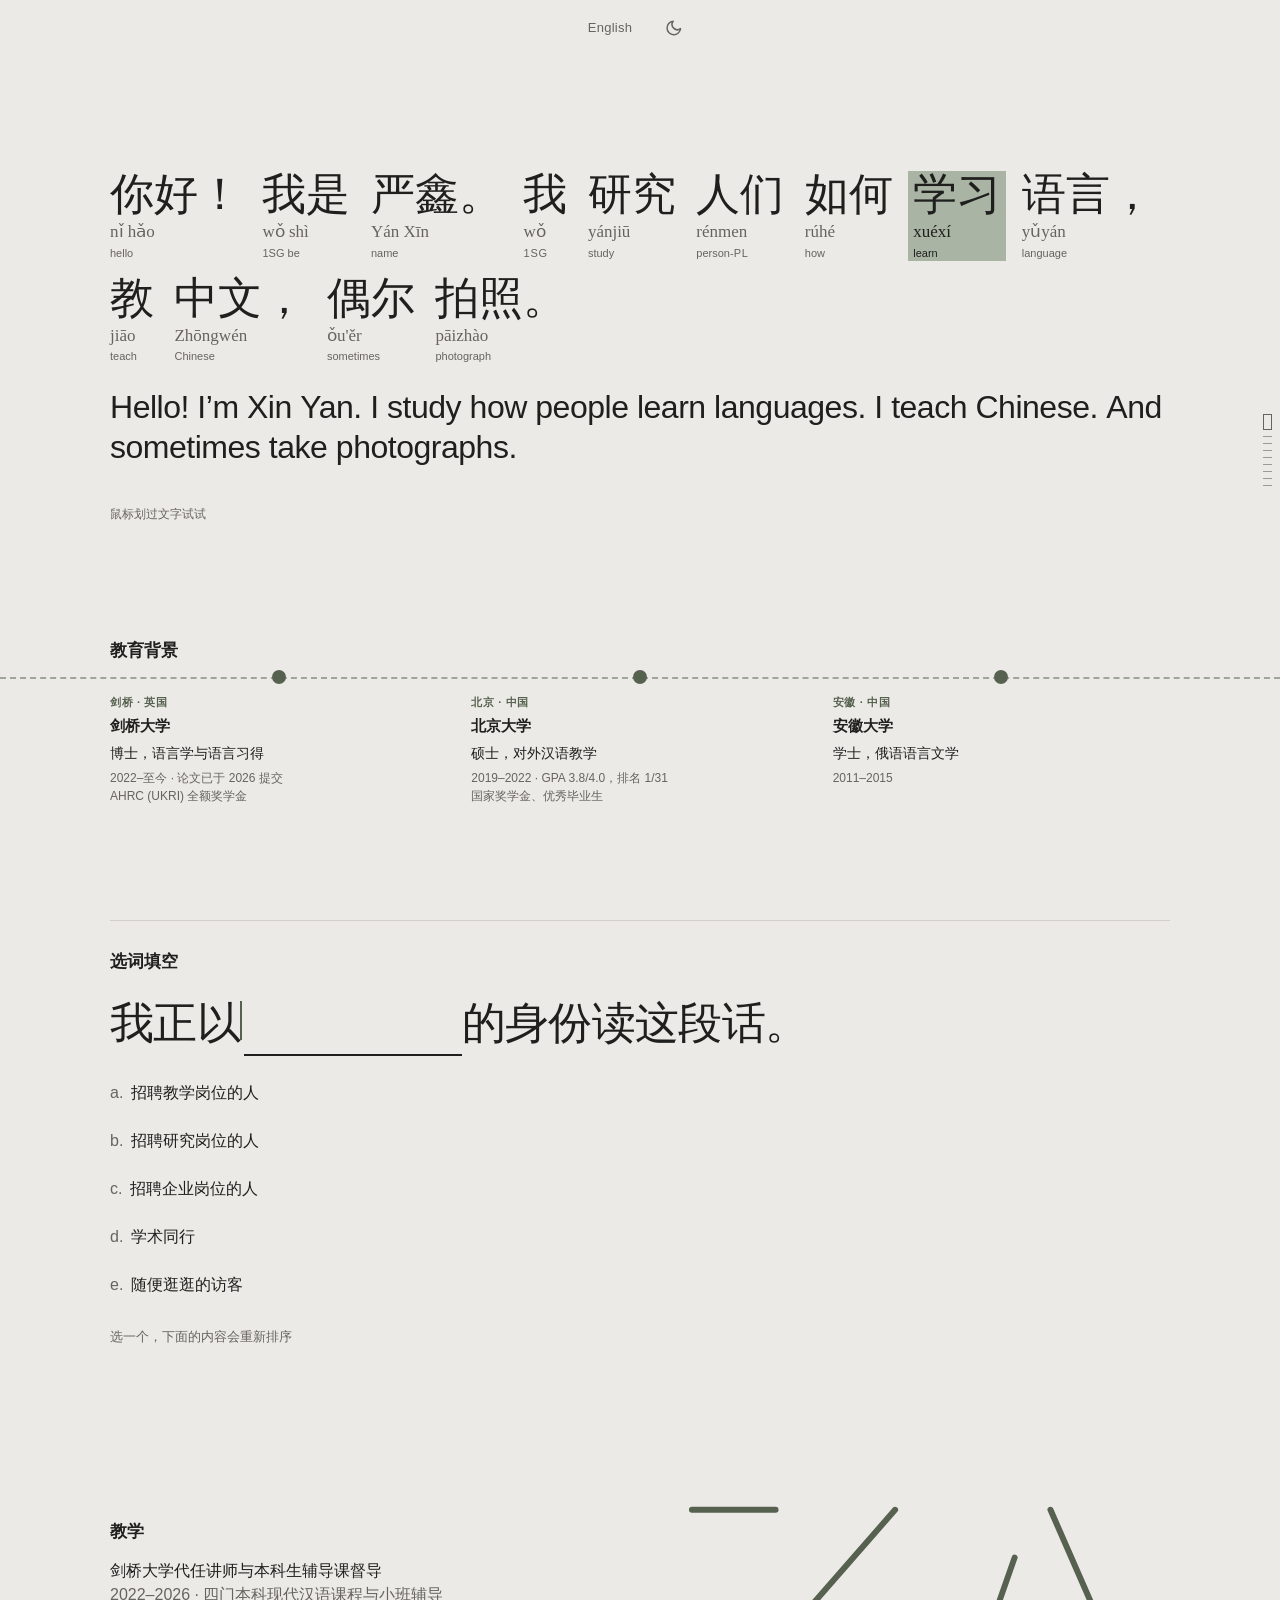
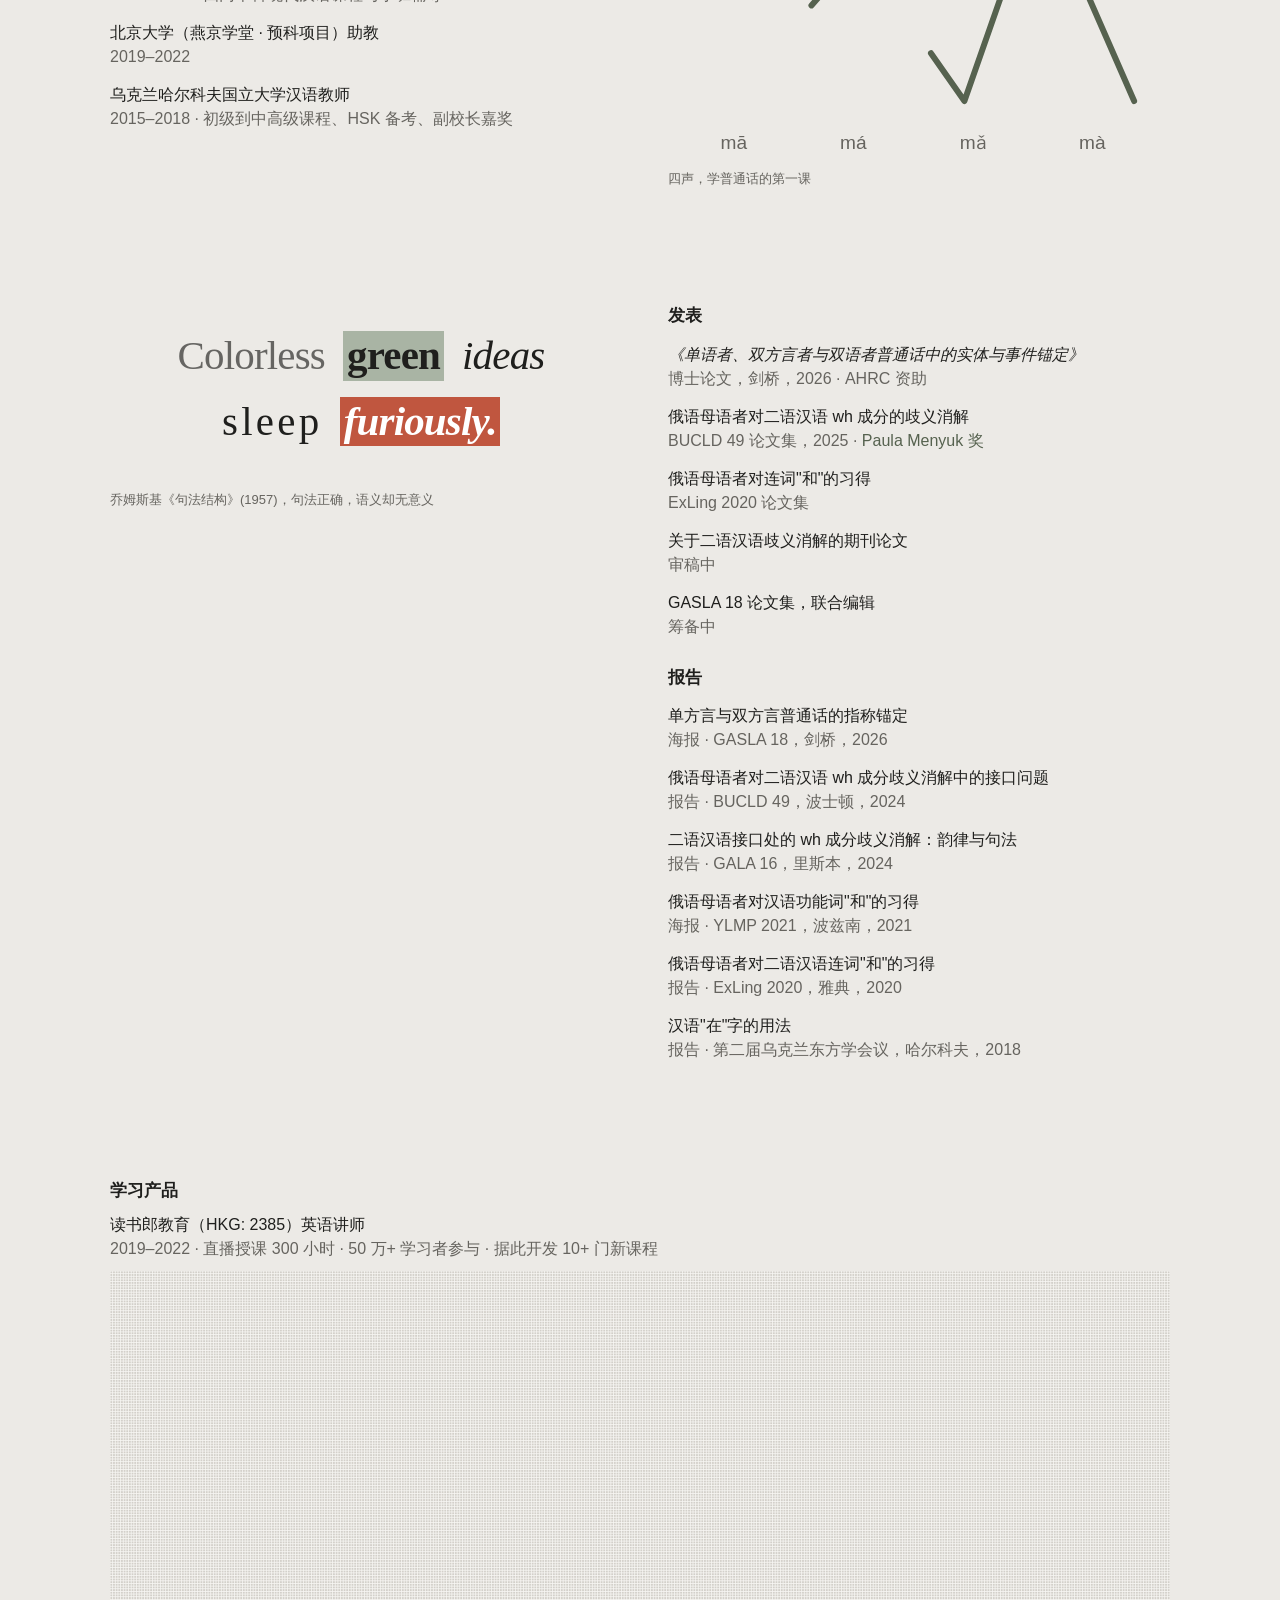
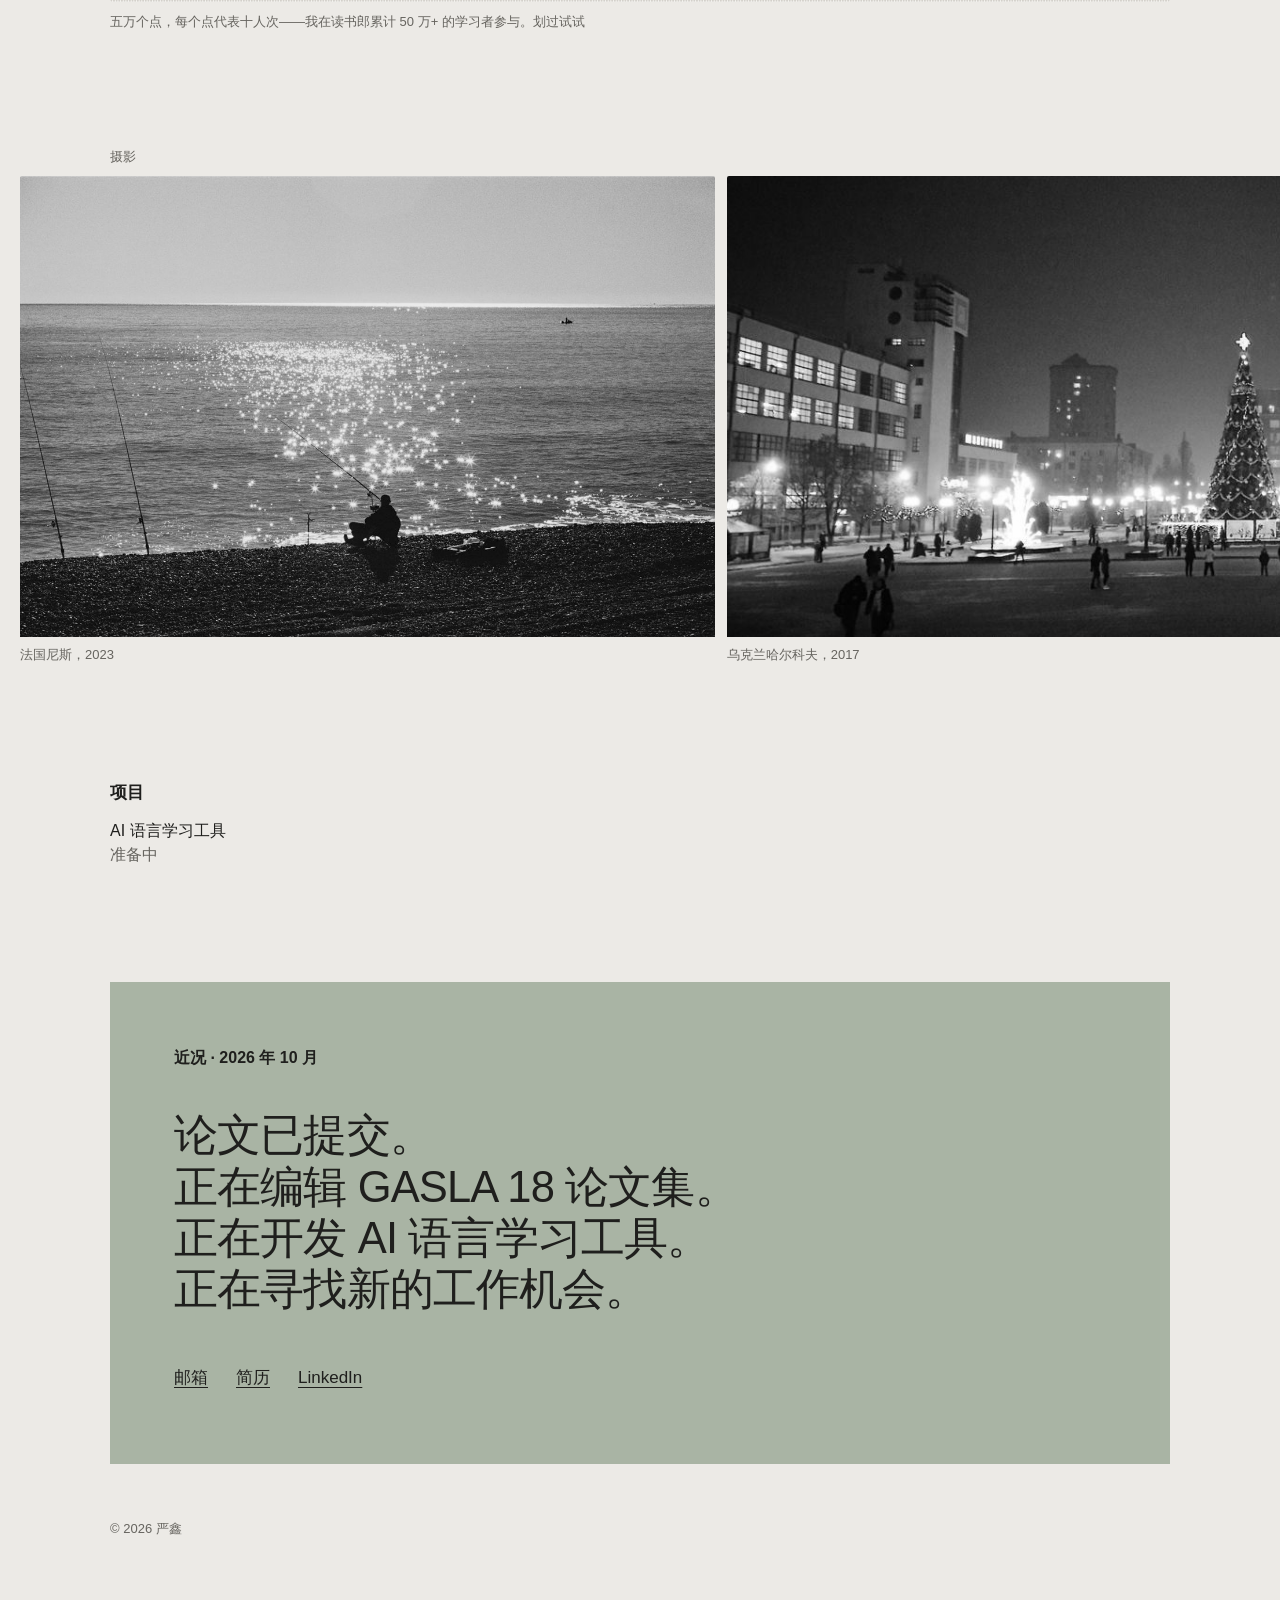
==== commit 7d4af714: "Add files via upload" ====
--- a/zh.html
+++ b/zh.html
@@ -14,6 +14,13 @@
 <script src="script.js" defer></script>
 </head>
 <body>
+<div class="splash" id="splash">
+  <div class="splash-box">
+    <p class="splash-title">这个网站在电脑上打开，效果更好</p>
+    <button class="splash-enter" id="splashEnter" type="button">进入</button>
+  </div>
+</div>
+
 
 <header class="bar">
   <div class="bar-center">
@@ -119,9 +126,9 @@
 
     <section class="stack" style="gap: 10px" data-sec data-key="product" aria-label="学习产品">
       <span class="label title">学习产品</span>
+      <div class="item"><span>读书郎教育（HKG: 2385）英语讲师</span><span class="meta">2019–2022 · 直播授课 300 小时 · 50 万+ 学习者参与 · 据此开发 10+ 门新课程</span></div>
       <canvas class="dots" id="dots" aria-hidden="true"></canvas>
-      <span class="label">五万个点，每个点代表我在读书郎教过的学生的十人次使用，划过试试</span>
-      <div class="item"><span>读书郎教育（HKG: 2385）在线讲师与课程开发者</span><span class="meta">2019–2022 · 分析使用数据与学习者反馈，发现内容空白，据此开发新课程</span></div>
+      <span class="label">五万个点，每个点代表十人次——我在读书郎累计 50 万+ 的学习者参与。划过试试</span>
     </section>
 
     <section class="split" data-sec data-key="research" aria-label="发表与报告" style="align-items: flex-start">
--- a/style.css
+++ b/style.css
@@ -272,3 +272,12 @@
 
 :lang(zh-CN) { font-family: "PingFang SC", "Microsoft YaHei", "Noto Sans SC", "Heiti SC", "SimHei", "黑体", sans-serif; }
 html:lang(zh-CN) body { font-size: 16px; }
+
+/* Splash：手机进入前提示电脑效果更好 */
+.splash { position: fixed; inset: 0; z-index: 9999; display: flex; align-items: center; justify-content: center; background: var(--bg); padding: 28px; }
+.splash[hidden] { display: none; }
+.splash-box { display: flex; flex-direction: column; align-items: center; gap: 22px; text-align: center; max-width: 20em; }
+.splash-title { margin: 0; font-size: clamp(18px, 5vw, 24px); line-height: 1.5; color: var(--ink); }
+.splash-enter { min-height: 48px; padding: 0 32px; border-radius: 999px; border: none; background: var(--sage); color: var(--on-accent); font-size: 15px; cursor: pointer; }
+.splash-enter:hover { opacity: 0.85; }
+@media (min-width: 641px) { .splash { display: none; } }
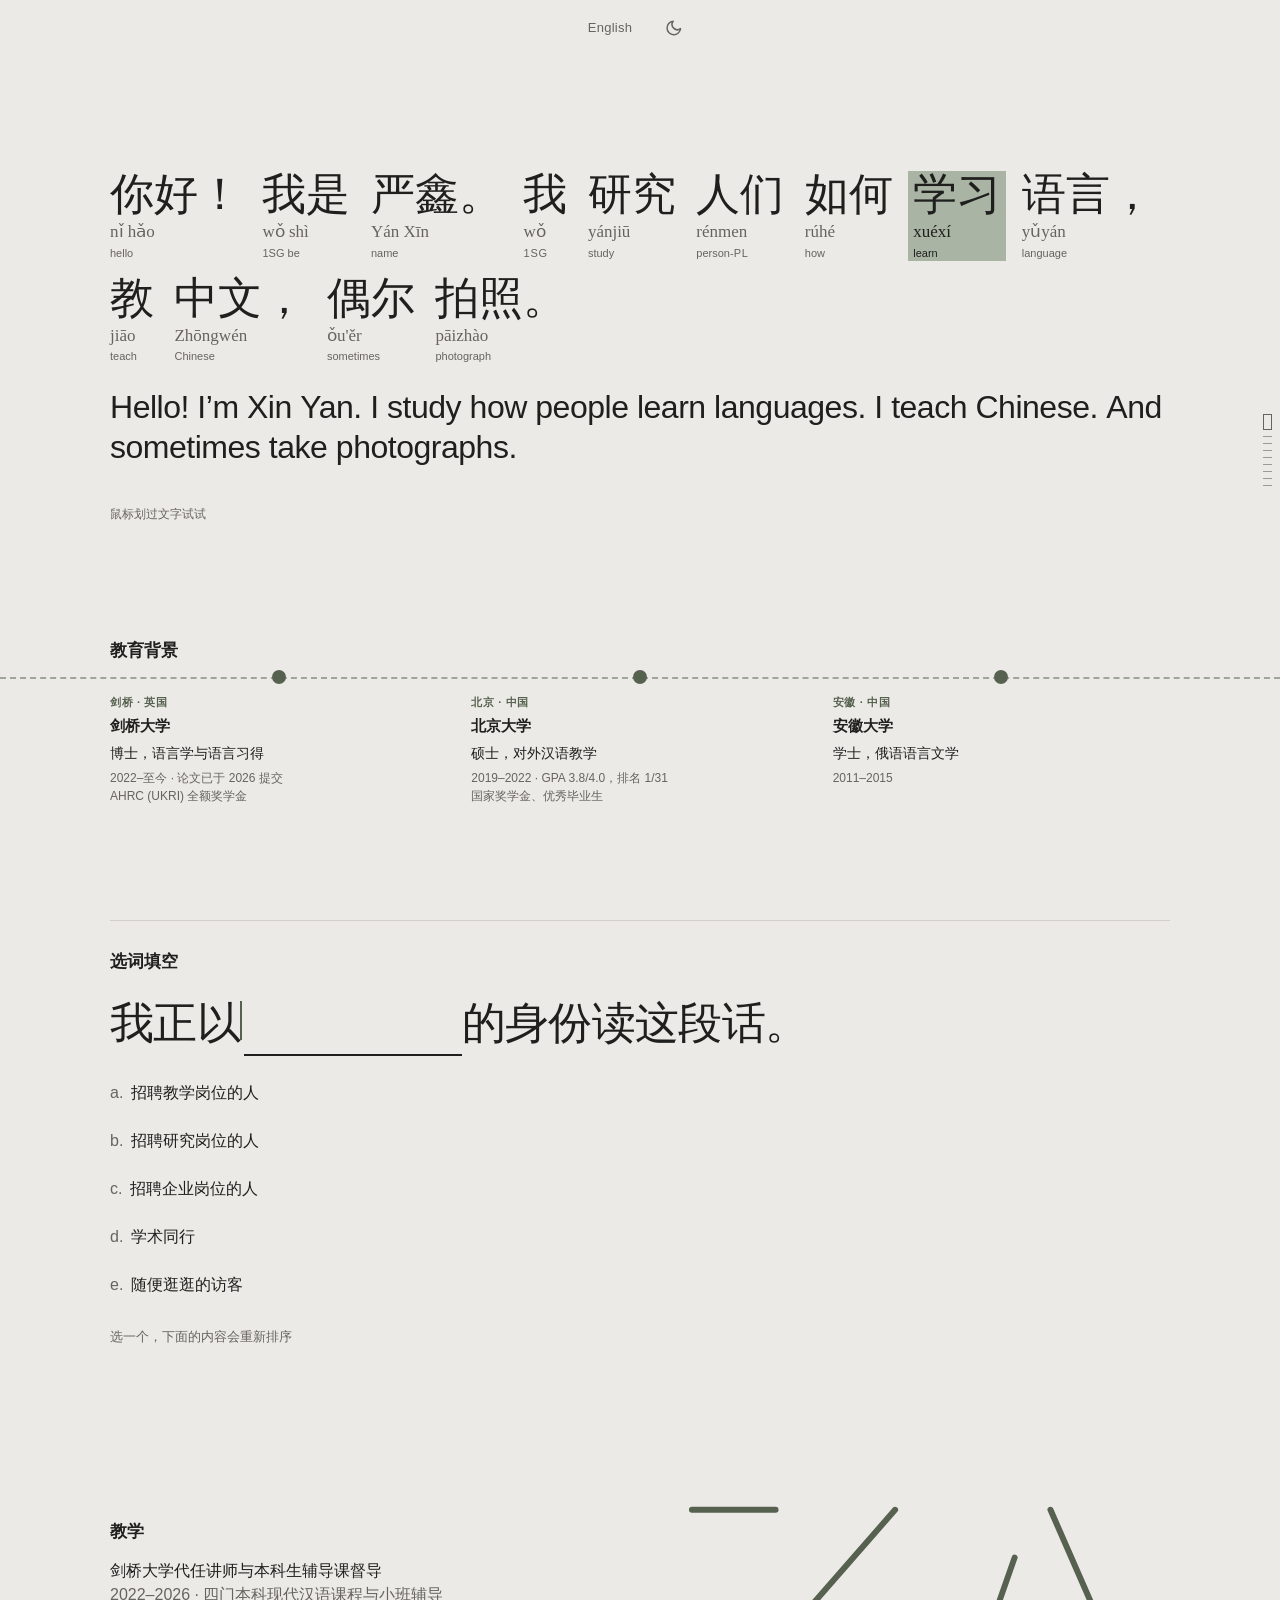
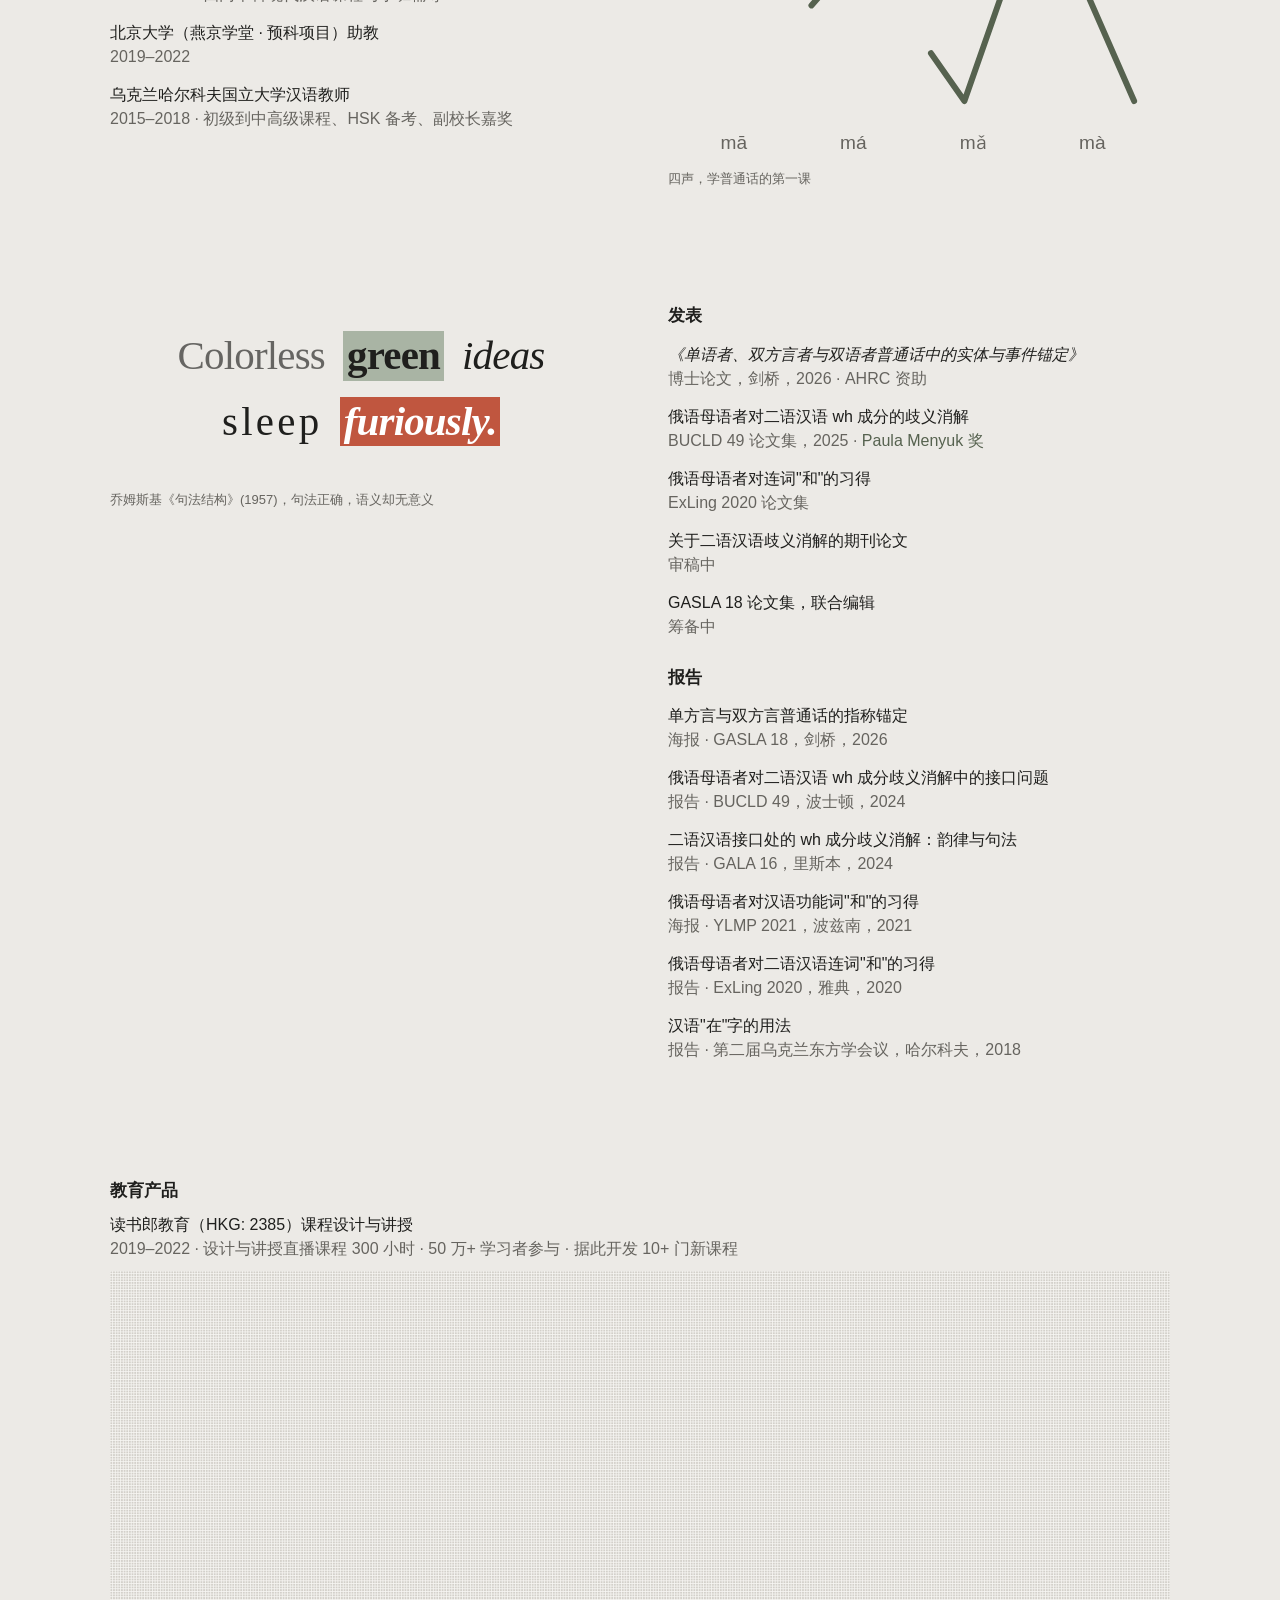
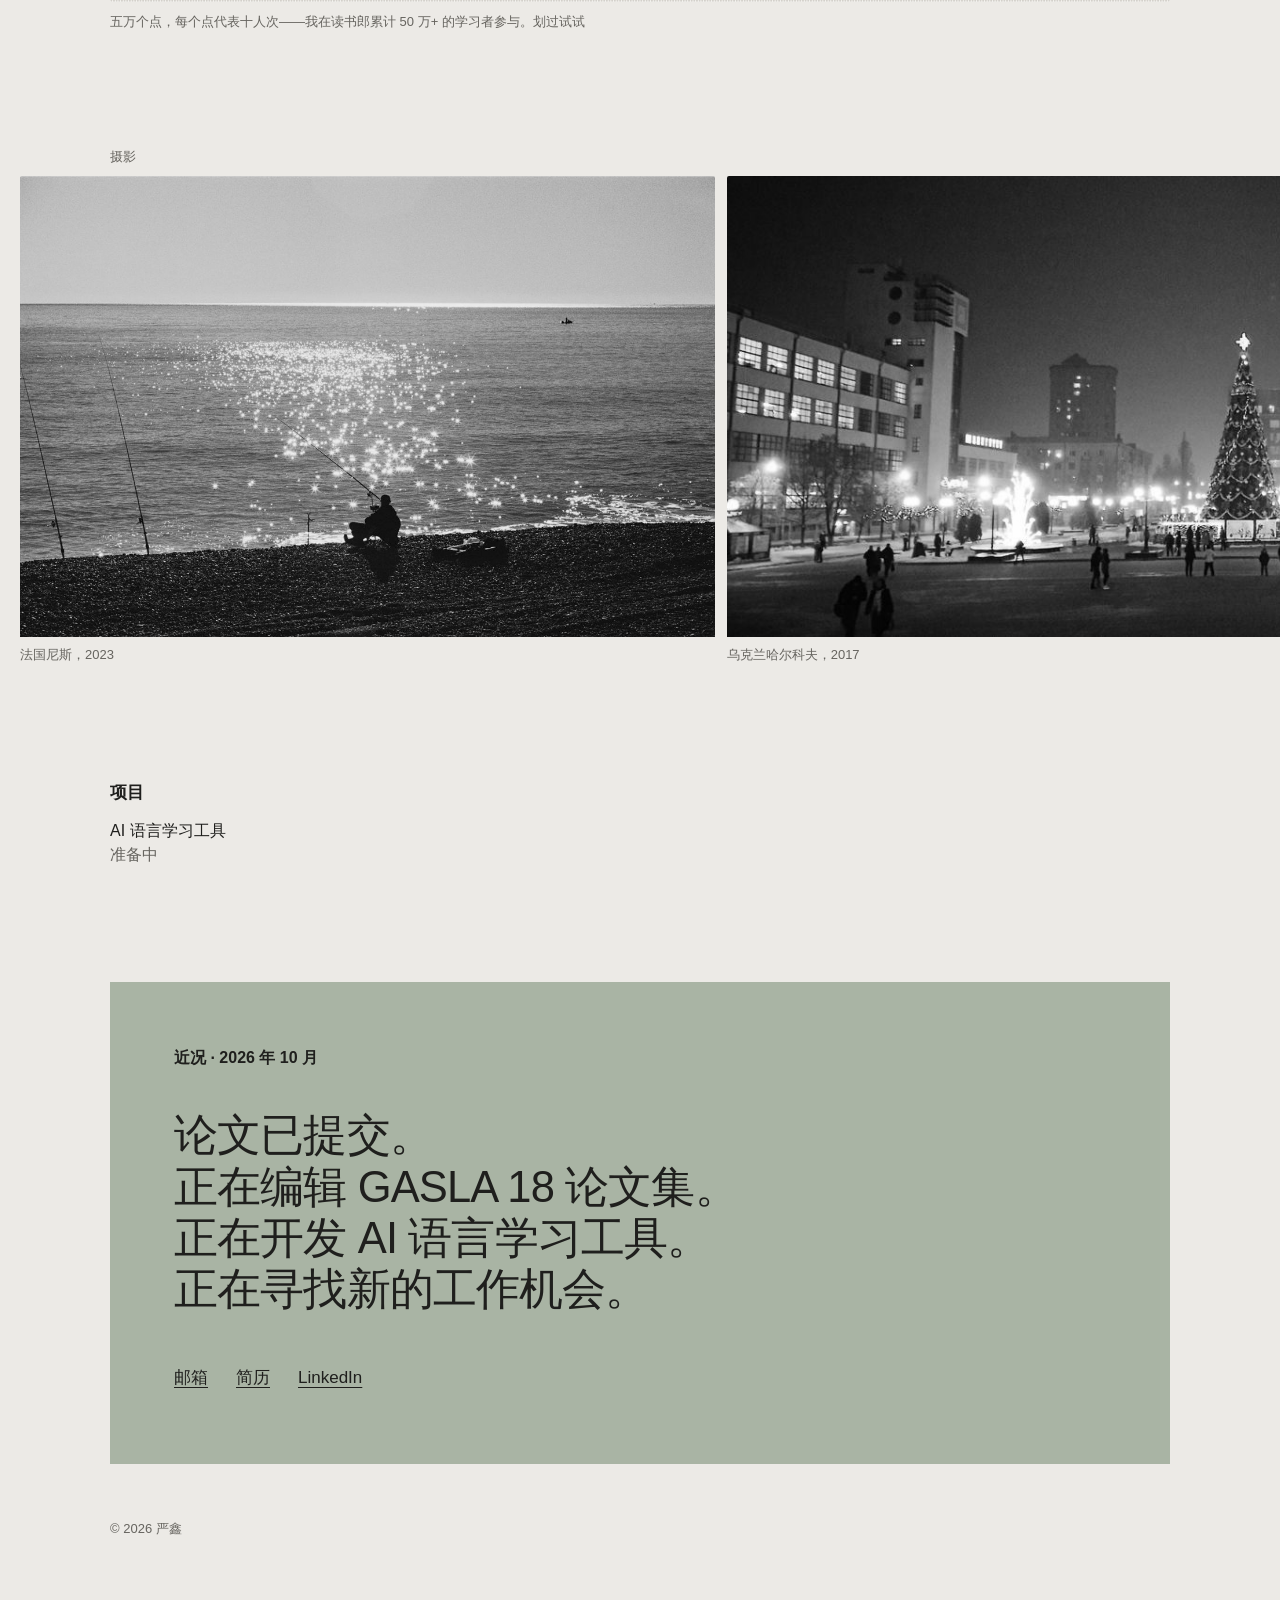
==== commit e3107387: "Add files via upload" ====
--- a/zh.html
+++ b/zh.html
@@ -124,9 +124,9 @@
       </figure>
     </section>
 
-    <section class="stack" style="gap: 10px" data-sec data-key="product" aria-label="学习产品">
-      <span class="label title">学习产品</span>
-      <div class="item"><span>读书郎教育（HKG: 2385）英语讲师</span><span class="meta">2019–2022 · 直播授课 300 小时 · 50 万+ 学习者参与 · 据此开发 10+ 门新课程</span></div>
+    <section class="stack" style="gap: 10px" data-sec data-key="product" aria-label="教育产品">
+      <span class="label title">教育产品</span>
+      <div class="item"><span>读书郎教育（HKG: 2385）课程设计与讲授</span><span class="meta">2019–2022 · 设计与讲授直播课程 300 小时 · 50 万+ 学习者参与 · 据此开发 10+ 门新课程</span></div>
       <canvas class="dots" id="dots" aria-hidden="true"></canvas>
       <span class="label">五万个点，每个点代表十人次——我在读书郎累计 50 万+ 的学习者参与。划过试试</span>
     </section>
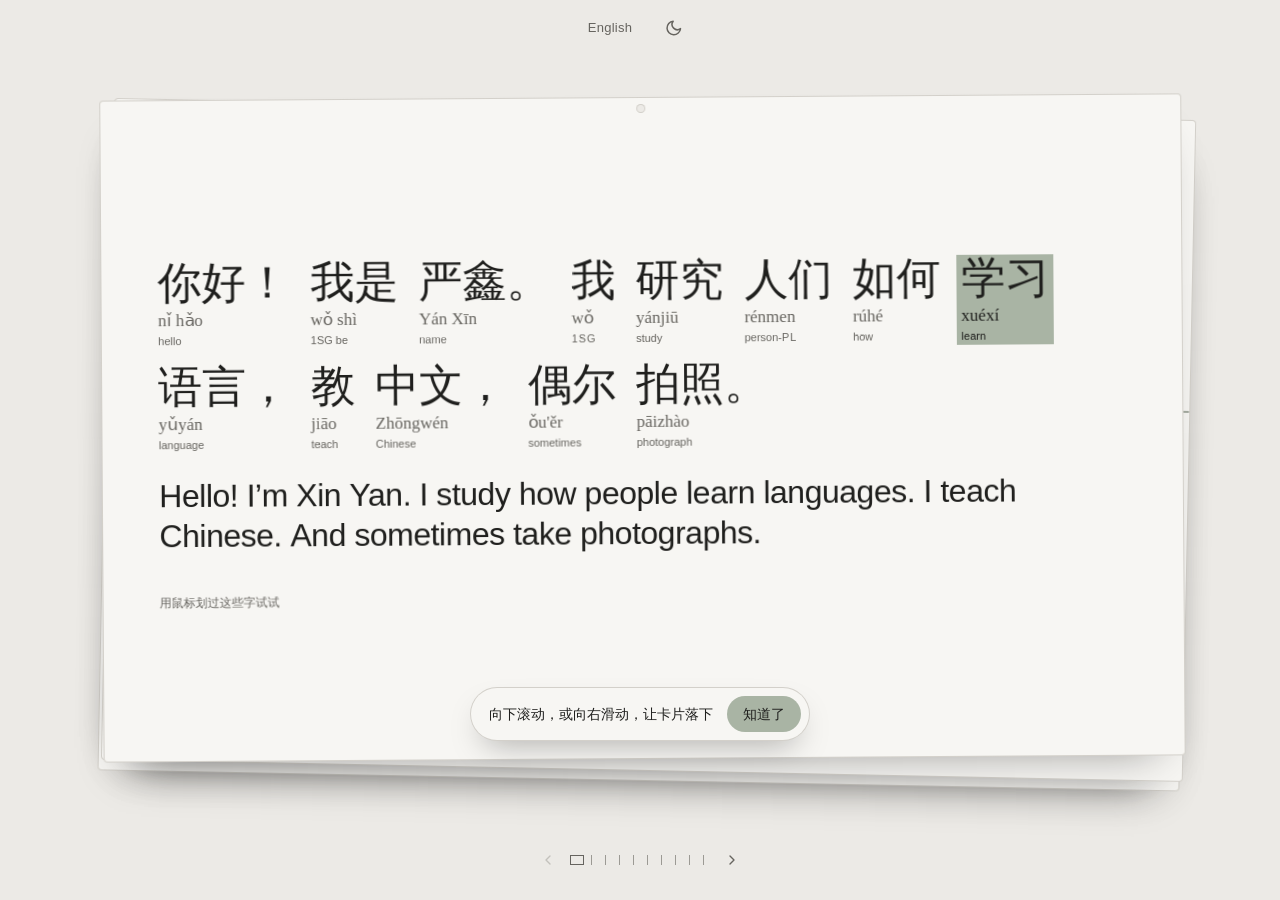
==== commit e2941b40: "Add files via upload" ====
--- a/zh.html
+++ b/zh.html
@@ -11,397 +11,227 @@
 <meta name="theme-color" content="#ECEAE6" id="themeColor">
 <link rel="icon" href="data:image/svg+xml,%3Csvg xmlns='http://www.w3.org/2000/svg' viewBox='0 0 32 32'%3E%3Ccircle cx='16' cy='16' r='14' fill='%23A9B4A4'/%3E%3C/svg%3E">
 <link rel="stylesheet" href="style.css">
+<link rel="stylesheet" href="deck.css">
 <script src="script.js" defer></script>
+<script src="deck.js" defer></script>
 </head>
-<body>
-<div class="splash" id="splash">
-  <div class="splash-box">
-    <p class="splash-title">这个网站在电脑上打开，效果更好</p>
-    <button class="splash-enter" id="splashEnter" type="button">进入</button>
-  </div>
-</div>
+<body class="deck-page">
 
 
 <header class="bar">
   <div class="bar-center">
     <a class="lang-toggle" href="index.html" aria-label="English">English</a>
-    <button class="theme-toggle" type="button" aria-label="Toggle dark mode" data-theme="light"><svg class="icon-moon" viewBox="0 0 24 24" fill="none" stroke="currentColor" stroke-width="2" stroke-linecap="round" stroke-linejoin="round" aria-hidden="true"><path d="M21 12.8A9 9 0 1 1 11.2 3a7 7 0 0 0 9.8 9.8z"/></svg><svg class="icon-sun" viewBox="0 0 24 24" fill="none" stroke="currentColor" stroke-width="2" stroke-linecap="round" stroke-linejoin="round" aria-hidden="true"><circle cx="12" cy="12" r="4"/><path d="M12 2v2M12 20v2M4.9 4.9l1.4 1.4M17.7 17.7l1.4 1.4M2 12h2M20 12h2M4.9 19.1l1.4-1.4M17.7 6.3l1.4-1.4"/></svg></button>
+    <button class="theme-toggle" type="button" aria-label="切换深色模式" data-theme="light"><svg class="icon-moon" viewBox="0 0 24 24" fill="none" stroke="currentColor" stroke-width="2" stroke-linecap="round" stroke-linejoin="round" aria-hidden="true"><path d="M21 12.8A9 9 0 1 1 11.2 3a7 7 0 0 0 9.8 9.8z"/></svg><svg class="icon-sun" viewBox="0 0 24 24" fill="none" stroke="currentColor" stroke-width="2" stroke-linecap="round" stroke-linejoin="round" aria-hidden="true"><circle cx="12" cy="12" r="4"/><path d="M12 2v2M12 20v2M4.9 4.9l1.4 1.4M17.7 17.7l1.4 1.4M2 12h2M20 12h2M4.9 19.1l1.4-1.4M17.7 6.3l1.4-1.4"/></svg></button>
   </div>
 </header>
 
-<div class="rail" id="rail" aria-hidden="true"></div>
-
-<main>
-
-  <!-- (1) 简介 -->
-  <section class="intro" data-sec aria-label="简介">
-    <div class="gloss" lang="zh-CN" id="gloss">
-      <span class="w"><span class="h">你好！</span><span class="p" lang="zh-Latn">nǐ hǎo</span><span class="g" lang="en">hello</span></span>
-      <span class="w"><span class="h">我是</span><span class="p" lang="zh-Latn">wǒ shì</span><span class="g" lang="en">1SG be</span></span>
-      <span class="w"><span class="h">严鑫。</span><span class="p" lang="zh-Latn">Yán Xīn</span><span class="g" lang="en">name</span></span>
-      <span class="w"><span class="h">我</span><span class="p" lang="zh-Latn">wǒ</span><span class="g sc" lang="en">1SG</span></span>
-      <span class="w"><span class="h">研究</span><span class="p" lang="zh-Latn">yánjiū</span><span class="g" lang="en">study</span></span>
-      <span class="w"><span class="h">人们</span><span class="p" lang="zh-Latn">rénmen</span><span class="g" lang="en">person-<span class="sc">PL</span></span></span>
-      <span class="w"><span class="h">如何</span><span class="p" lang="zh-Latn">rúhé</span><span class="g" lang="en">how</span></span>
-      <span class="w hl"><span class="h">学习</span><span class="p" lang="zh-Latn">xuéxí</span><span class="g" lang="en">learn</span></span>
-      <span class="w"><span class="h">语言，</span><span class="p" lang="zh-Latn">yǔyán</span><span class="g" lang="en">language</span></span>
-      <span class="w"><span class="h">教</span><span class="p" lang="zh-Latn">jiāo</span><span class="g" lang="en">teach</span></span>
-      <span class="w"><span class="h">中文，</span><span class="p" lang="zh-Latn">Zhōngwén</span><span class="g" lang="en">Chinese</span></span>
-      <span class="w"><span class="h">偶尔</span><span class="p" lang="zh-Latn">ǒu'ěr</span><span class="g" lang="en">sometimes</span></span>
-      <span class="w"><span class="h">拍照。</span><span class="p" lang="zh-Latn">pāizhào</span><span class="g" lang="en">photograph</span></span>
-      <span class="tr-en"><span class="ew">Hello!</span> <span class="ew">I’m</span> <span class="ew">Xin</span> <span class="ew">Yan.</span> <span class="ew">I</span> <span class="ew">study</span> <span class="ew">how</span> <span class="ew">people</span> <span class="ew">learn</span> <span class="ew">languages.</span> <span class="ew">I</span> <span class="ew">teach</span> <span class="ew">Chinese.</span> <span class="ew">And</span> <span class="ew">sometimes</span> <span class="ew">take</span> <span class="ew">photographs.</span></span>
-    </div>
-    <span class="hint">鼠标划过文字试试</span>
-  </section>
-
-  <!-- (2) 教育背景 -->
-  <section class="edu" data-sec aria-label="教育背景">
-    <span class="label title">教育背景</span>
-    <figure class="edu-map">
-    
-      <div class="edu-node">
-        <span class="edu-dot"></span>
-        <div class="edu-card">
-          <span class="edu-place">剑桥 · 英国</span>
-          <strong>剑桥大学</strong>
-          <span>博士，语言学与语言习得</span>
-          <span class="meta">2022–至今 · 论文已于 2026 提交<br>AHRC (UKRI) 全额奖学金</span>
-        </div>
-      </div>
-      <div class="edu-node">
-        <span class="edu-dot"></span>
-        <div class="edu-card">
-          <span class="edu-place">北京 · 中国</span>
-          <strong>北京大学</strong>
-          <span>硕士，对外汉语教学</span>
-          <span class="meta">2019–2022 · GPA 3.8/4.0，排名 1/31<br>国家奖学金、优秀毕业生</span>
-        </div>
-      </div>
-      <div class="edu-node">
-        <span class="edu-dot"></span>
-        <div class="edu-card">
-          <span class="edu-place">安徽 · 中国</span>
-          <strong>安徽大学</strong>
-          <span>学士，俄语语言文学</span>
-          <span class="meta">2011–2015</span>
-        </div>
-      </div>
-    </figure>
-  </section>
-
-  <section class="cloze" data-sec aria-label="谁在读">
-    <span class="label title">选词填空</span>
-    <p class="sentence">我正以<span class="cursor" aria-hidden="true"></span><span class="blank" id="blank">&nbsp;</span>的身份读这段话。</p>
-    <div class="options" id="options" role="group" aria-label="谁在读">
-      <button type="button" data-aud="teaching" data-fill="招聘教学岗位的人" aria-pressed="false"><span class="letter">a.</span><span class="en">招聘教学岗位的人</span></button>
-      <button type="button" data-aud="research-hire" data-fill="招聘研究岗位的人" aria-pressed="false"><span class="letter">b.</span><span class="en">招聘研究岗位的人</span></button>
-      <button type="button" data-aud="industry" data-fill="招聘企业岗位的人" aria-pressed="false"><span class="letter">c.</span><span class="en">招聘企业岗位的人</span></button>
-      <button type="button" data-aud="research" data-fill="学术同行" aria-pressed="false"><span class="letter">d.</span><span class="en">学术同行</span></button>
-      <button type="button" data-aud="browse" data-fill="随便逛逛的访客" aria-pressed="false"><span class="letter">e.</span><span class="en">随便逛逛的访客</span></button>
-    </div>
-    <span class="note" id="note" aria-live="polite">选一个，下面的内容会重新排序</span>
-  </section>
-
-  <div class="flow">
-
-    <section class="split" data-sec data-key="teaching" aria-label="教学">
-      <div class="stack">
-        <span class="label title">教学</span>
-        <div class="item"><span>剑桥大学代任讲师与本科生辅导课督导</span><span class="meta">2022–2026 · 四门本科现代汉语课程与小班辅导</span></div>
-        <div class="item"><span>北京大学（燕京学堂 · 预科项目）助教</span><span class="meta">2019–2022</span></div>
-        <div class="item"><span>乌克兰哈尔科夫国立大学汉语教师</span><span class="meta">2015–2018 · 初级到中高级课程、HSK 备考、副校长嘉奖</span></div>
-      </div>
-      <figure class="tones stack" style="gap: 8px">
-        <svg viewBox="0 0 420 250" role="img" aria-label="普通话四个声调">
-          <g stroke="currentColor" stroke-width="5" stroke-linecap="round" stroke-linejoin="round" fill="none">
-            <path d="M20 40 L90 40"/><path d="M120 120 L190 40"/><path d="M220 160 L248 200 L290 80"/><path d="M320 40 L390 200"/>
-          </g>
-          <g font-size="16" fill="#66645F" text-anchor="middle" font-family="Iowan Old Style, Georgia, Times New Roman, Songti SC, SimSun, serif">
-            <text x="55" y="240">mā</text><text x="155" y="240">má</text><text x="255" y="240">mǎ</text><text x="355" y="240">mà</text>
-          </g>
-        </svg>
-        <figcaption class="label">四声，学普通话的第一课</figcaption>
-      </figure>
-    </section>
-
-    <section class="stack" style="gap: 10px" data-sec data-key="product" aria-label="教育产品">
-      <span class="label title">教育产品</span>
-      <div class="item"><span>读书郎教育（HKG: 2385）课程设计与讲授</span><span class="meta">2019–2022 · 设计与讲授直播课程 300 小时 · 50 万+ 学习者参与 · 据此开发 10+ 门新课程</span></div>
-      <canvas class="dots" id="dots" aria-hidden="true"></canvas>
-      <span class="label">五万个点，每个点代表十人次——我在读书郎累计 50 万+ 的学习者参与。划过试试</span>
-    </section>
-
-    <section class="split" data-sec data-key="research" aria-label="发表与报告" style="align-items: flex-start">
-      <figure class="stack" style="gap: 16px">
-        <blockquote class="quote"><span class="qw colorless">Colorless</span> <span class="qw green">green</span> <span class="qw ideas">ideas</span><span class="qw brk"></span> <span class="qw sleep">sleep</span> <span class="qw furiously">furiously.</span></blockquote>
-        <figcaption class="label">乔姆斯基《句法结构》(1957)，句法正确，语义却无意义</figcaption>
-      </figure>
-      <div class="stack">
-        <span class="label title">发表</span>
-        <div class="item"><span><em>《单语者、双方言者与双语者普通话中的实体与事件锚定》</em></span><span class="meta">博士论文，剑桥，2026 · AHRC 资助</span></div>
-        <div class="item"><span>俄语母语者对二语汉语 wh 成分的歧义消解</span><span class="meta">BUCLD 49 论文集，2025 · <span class="accent">Paula Menyuk 奖</span></span></div>
-        <div class="item"><span>俄语母语者对连词"和"的习得</span><span class="meta">ExLing 2020 论文集</span></div>
-        <div class="item"><span>关于二语汉语歧义消解的期刊论文</span><span class="meta">审稿中</span></div>
-        <div class="item"><span>GASLA 18 论文集，联合编辑</span><span class="meta">筹备中</span></div>
-        <span class="label title" style="margin-top: 12px">报告</span>
-        <div class="item"><span>单方言与双方言普通话的指称锚定</span><span class="meta">海报 · GASLA 18，剑桥，2026</span></div>
-        <div class="item"><span>俄语母语者对二语汉语 wh 成分歧义消解中的接口问题</span><span class="meta">报告 · BUCLD 49，波士顿，2024</span></div>
-        <div class="item"><span>二语汉语接口处的 wh 成分歧义消解：韵律与句法</span><span class="meta">报告 · GALA 16，里斯本，2024</span></div>
-        <div class="item"><span>俄语母语者对汉语功能词"和"的习得</span><span class="meta">海报 · YLMP 2021，波兹南，2021</span></div>
-        <div class="item"><span>俄语母语者对二语汉语连词"和"的习得</span><span class="meta">报告 · ExLing 2020，雅典，2020</span></div>
-        <div class="item"><span>汉语"在"字的用法</span><span class="meta">报告 · 第二届乌克兰东方学会议，哈尔科夫，2018</span></div>
-      </div>
-    </section>
-
-    <section class="bleed" data-sec data-key="photo" aria-label="摄影">
-      <div class="head"><span>摄影</span></div>
-      <div class="strip">
-        <figure><img src="photos/nice-2023-1200.jpg" srcset="photos/nice-2023-1200.jpg 1200w, photos/nice-2023.jpg 2400w" sizes="80vw" width="1200" height="796" alt="卵石海滩上一位独钓者，海面在阳光下闪烁" loading="lazy"><figcaption class="cap">法国尼斯，2023</figcaption></figure>
-        <figure><img src="photos/kharkiv-2017-1200.jpg" srcset="photos/kharkiv-2017-1200.jpg 1200w, photos/kharkiv-2017.jpg 2400w" sizes="90vw" width="1200" height="490" alt="冬夜哈尔科夫的城市广场，亮着圣诞树" loading="lazy"><figcaption class="cap">乌克兰哈尔科夫，2017</figcaption></figure>
-        <figure><img src="photos/taihu-2016-1200.jpg" srcset="photos/taihu-2016-1200.jpg 1200w, photos/taihu-2016.jpg 2400w" sizes="100vw" width="1200" height="374" alt="太湖边暮色中的山丘与树木" loading="lazy"><figcaption class="cap">中国太湖，2016</figcaption></figure>
-      </div>
-    </section>
-
-  </div>
-
-  <section class="split" data-sec aria-label="项目">
-    <div class="stack">
-      <span class="label title">项目</span>
-    <div class="item"><span>AI 语言学习工具</span><span class="meta">准备中</span></div>
-    </div>
-    
-  </section>
-
-  <section class="now" data-sec aria-label="近况">
-    <span class="now-head">近况 · 2026 年 10 月</span>
-    <div class="lines">
-      <span>论文已提交。</span>
-      <span>正在编辑 GASLA 18 论文集。</span>
-      <span>正在开发 AI 语言学习工具。</span>
-      <span>正在寻找新的工作机会。</span>
-    </div>
-    <div class="links">
-      <a href="#" id="email">邮箱</a>
-      <a href="cv.pdf" target="_blank" rel="noopener">简历</a>
-      <a href="https://www.linkedin.com/in/yanxin4608/" target="_blank" rel="noopener">LinkedIn</a>
-    </div>
-  </section>
-
-  <span class="foot">© 2026 严鑫</span>
+<main class="deck" id="deck">
+
+  <!-- 1. 简介 -->
+  <article class="card" data-title="你好">
+    <div class="sway"><div class="card-inner">
+      <section class="intro" aria-label="简介">
+        <div class="gloss" lang="zh-CN" id="gloss">
+          <span class="w"><span class="h">你好！</span><span class="p" lang="zh-Latn">nǐ hǎo</span><span class="g" lang="en">hello</span></span>
+          <span class="w"><span class="h">我是</span><span class="p" lang="zh-Latn">wǒ shì</span><span class="g" lang="en">1SG be</span></span>
+          <span class="w"><span class="h">严鑫。</span><span class="p" lang="zh-Latn">Yán Xīn</span><span class="g" lang="en">name</span></span>
+          <span class="w"><span class="h">我</span><span class="p" lang="zh-Latn">wǒ</span><span class="g sc" lang="en">1SG</span></span>
+          <span class="w"><span class="h">研究</span><span class="p" lang="zh-Latn">yánjiū</span><span class="g" lang="en">study</span></span>
+          <span class="w"><span class="h">人们</span><span class="p" lang="zh-Latn">rénmen</span><span class="g" lang="en">person-<span class="sc">PL</span></span></span>
+          <span class="w"><span class="h">如何</span><span class="p" lang="zh-Latn">rúhé</span><span class="g" lang="en">how</span></span>
+          <span class="w hl"><span class="h">学习</span><span class="p" lang="zh-Latn">xuéxí</span><span class="g" lang="en">learn</span></span>
+          <span class="w"><span class="h">语言，</span><span class="p" lang="zh-Latn">yǔyán</span><span class="g" lang="en">language</span></span>
+          <span class="w"><span class="h">教</span><span class="p" lang="zh-Latn">jiāo</span><span class="g" lang="en">teach</span></span>
+          <span class="w"><span class="h">中文，</span><span class="p" lang="zh-Latn">Zhōngwén</span><span class="g" lang="en">Chinese</span></span>
+          <span class="w"><span class="h">偶尔</span><span class="p" lang="zh-Latn">ǒu'ěr</span><span class="g" lang="en">sometimes</span></span>
+          <span class="w"><span class="h">拍照。</span><span class="p" lang="zh-Latn">pāizhào</span><span class="g" lang="en">photograph</span></span>
+          <span class="tr-en" lang="en"><span class="ew">Hello!</span> <span class="ew">I’m</span> <span class="ew">Xin</span> <span class="ew">Yan.</span> <span class="ew">I</span> <span class="ew">study</span> <span class="ew">how</span> <span class="ew">people</span> <span class="ew">learn</span> <span class="ew">languages.</span> <span class="ew">I</span> <span class="ew">teach</span> <span class="ew">Chinese.</span> <span class="ew">And</span> <span class="ew">sometimes</span> <span class="ew">take</span> <span class="ew">photographs.</span></span>
+        </div>
+        <span class="hint" data-touch="用手指划过这些字试试">用鼠标划过这些字试试</span>
+      </section>
+    </div></div>
+  </article>
+
+  <!-- 2. 教育背景 -->
+  <article class="card" data-title="教育背景">
+    <div class="sway"><div class="card-inner">
+      <section class="edu" aria-label="教育背景">
+        <span class="label title">教育背景</span>
+        <figure class="edu-map">
+          <div class="edu-node">
+            <span class="edu-dot"></span>
+            <div class="edu-card">
+              <span class="edu-place">剑桥 · 英国</span>
+              <strong>剑桥大学</strong>
+              <span>博士，语言学与语言习得</span>
+              <span class="meta">2022–至今 · 论文已于 2026 提交<br>AHRC (UKRI) 全额奖学金</span>
+            </div>
+          </div>
+          <div class="edu-node">
+            <span class="edu-dot"></span>
+            <div class="edu-card">
+              <span class="edu-place">北京 · 中国</span>
+              <strong>北京大学</strong>
+              <span>硕士，对外汉语教学</span>
+              <span class="meta">2019–2022 · GPA 3.8/4.0，排名 1/31<br>国家奖学金、优秀毕业生</span>
+            </div>
+          </div>
+          <div class="edu-node">
+            <span class="edu-dot"></span>
+            <div class="edu-card">
+              <span class="edu-place">安徽 · 中国</span>
+              <strong>安徽大学</strong>
+              <span>学士，俄语语言文学</span>
+              <span class="meta">2011–2015</span>
+            </div>
+          </div>
+        </figure>
+      </section>
+    </div></div>
+  </article>
+
+  <!-- 3. 选词填空：为后面的卡片洗牌 -->
+  <article class="card" data-title="选词填空">
+    <div class="sway"><div class="card-inner">
+      <section class="cloze" aria-label="谁在读">
+        <span class="label title">选词填空</span>
+        <p class="sentence">我正以<span class="cursor" aria-hidden="true"></span><span class="blank" id="blank">&nbsp;</span>的身份读这段话。</p>
+        <div class="options" id="options" role="group" aria-label="谁在读">
+          <button type="button" data-aud="teaching" data-fill="招聘教学岗位的人" aria-pressed="false"><span class="letter">a.</span><span class="en">招聘教学岗位的人</span></button>
+          <button type="button" data-aud="research-hire" data-fill="招聘研究岗位的人" aria-pressed="false"><span class="letter">b.</span><span class="en">招聘研究岗位的人</span></button>
+          <button type="button" data-aud="industry" data-fill="招聘企业岗位的人" aria-pressed="false"><span class="letter">c.</span><span class="en">招聘企业岗位的人</span></button>
+          <button type="button" data-aud="research" data-fill="学术同行" aria-pressed="false"><span class="letter">d.</span><span class="en">学术同行</span></button>
+          <button type="button" data-aud="browse" data-fill="随便逛逛的访客" aria-pressed="false"><span class="letter">e.</span><span class="en">随便逛逛的访客</span></button>
+        </div>
+        <span class="note" id="note" aria-live="polite" data-default="选一个，后面的卡片会为你重新洗牌" data-chosen="洗好了，后面的卡片已按你的身份排好">选一个，后面的卡片会为你重新洗牌</span>
+      </section>
+    </div></div>
+  </article>
+
+  <!-- 4–8. 可重排的卡片 -->
+  <article class="card" data-title="教学" data-key="teaching">
+    <div class="sway"><div class="card-inner">
+      <section class="split" aria-label="教学">
+        <div class="stack">
+          <span class="label title">教学</span>
+          <div class="item"><span>剑桥大学代任讲师与本科生辅导课督导</span><span class="meta">2022–2026 · 四门本科现代汉语课程与小班辅导</span></div>
+          <div class="item"><span>北京大学（燕京学堂 · 预科项目）助教</span><span class="meta">2019–2022</span></div>
+          <div class="item"><span>乌克兰哈尔科夫国立大学汉语教师</span><span class="meta">2015–2018 · 初级到中高级课程、HSK 备考、副校长嘉奖</span></div>
+        </div>
+        <figure class="tones stack" style="gap: 8px">
+          <svg viewBox="0 0 420 250" role="img" aria-label="普通话四个声调">
+            <g stroke="currentColor" stroke-width="5" stroke-linecap="round" stroke-linejoin="round" fill="none">
+              <path d="M20 40 L90 40"/><path d="M120 120 L190 40"/><path d="M220 160 L248 200 L290 80"/><path d="M320 40 L390 200"/>
+            </g>
+            <g font-size="16" fill="#66645F" text-anchor="middle" font-family="Iowan Old Style, Georgia, Times New Roman, Songti SC, SimSun, serif">
+              <text x="55" y="240">mā</text><text x="155" y="240">má</text><text x="255" y="240">mǎ</text><text x="355" y="240">mà</text>
+            </g>
+          </svg>
+          <figcaption class="label">四声，学普通话的第一课</figcaption>
+        </figure>
+      </section>
+    </div></div>
+  </article>
+
+  <article class="card" data-title="教育产品" data-key="product">
+    <div class="sway"><div class="card-inner">
+      <section class="stack" style="gap: 10px" aria-label="教育产品">
+        <span class="label title">教育产品</span>
+        <div class="item"><span>读书郎教育（HKG: 2385）课程设计与讲授</span><span class="meta">2019–2022 · 设计与讲授直播课程 300 小时 · 50 万+ 学习者参与 · 据此开发 10+ 门新课程</span></div>
+        <canvas class="dots" id="dots" aria-hidden="true"></canvas>
+        <span class="label">五万个点，每个点代表十人次——我在读书郎累计 50 万+ 的学习者参与。<span data-touch="用手指划过这些点试试">用鼠标划过这些点试试</span></span>
+      </section>
+    </div></div>
+  </article>
+
+  <article class="card" data-title="发表" data-key="pubs">
+    <div class="sway"><div class="card-inner">
+      <section class="split" aria-label="发表" style="align-items: flex-start">
+        <figure class="stack" style="gap: 16px">
+          <blockquote class="quote" lang="en"><span class="qw colorless">Colorless</span> <span class="qw green">green</span> <span class="qw ideas">ideas</span><span class="qw brk"></span> <span class="qw sleep">sleep</span> <span class="qw furiously">furiously.</span></blockquote>
+          <figcaption class="label">乔姆斯基《句法结构》(1957)，句法正确，语义却无意义</figcaption>
+        </figure>
+        <div class="stack">
+          <span class="label title">发表</span>
+          <div class="item"><span><em>《单语者、双方言者与双语者普通话中的实体与事件锚定》</em></span><span class="meta">博士论文，剑桥，2026 · AHRC 资助</span></div>
+          <div class="item"><span>俄语母语者对二语汉语 wh 成分的歧义消解</span><span class="meta">BUCLD 49 论文集，2025 · <span class="accent">Paula Menyuk 奖</span></span></div>
+          <div class="item"><span>俄语母语者对连词“和”的习得</span><span class="meta">ExLing 2020 论文集</span></div>
+          <div class="item"><span>关于二语汉语歧义消解的期刊论文</span><span class="meta">审稿中</span></div>
+          <div class="item"><span>GASLA 18 论文集，联合编辑</span><span class="meta">筹备中</span></div>
+        </div>
+      </section>
+    </div></div>
+  </article>
+
+  <article class="card" data-title="报告" data-key="talks">
+    <div class="sway"><div class="card-inner">
+      <section class="stack" style="gap: 22px" aria-label="报告">
+        <span class="label title">报告</span>
+        <div class="talks">
+          <div class="item"><span>单方言与双方言普通话的指称锚定</span><span class="meta">海报 · GASLA 18，剑桥，2026</span></div>
+          <div class="item"><span>俄语母语者对二语汉语 wh 成分歧义消解中的接口问题</span><span class="meta">报告 · BUCLD 49，波士顿，2024</span></div>
+          <div class="item"><span>二语汉语接口处的 wh 成分歧义消解：韵律与句法</span><span class="meta">报告 · GALA 16，里斯本，2024</span></div>
+          <div class="item"><span>俄语母语者对汉语功能词“和”的习得</span><span class="meta">海报 · YLMP 2021，波兹南，2021</span></div>
+          <div class="item"><span>俄语母语者对二语汉语连词“和”的习得</span><span class="meta">报告 · ExLing 2020，雅典，2020</span></div>
+          <div class="item"><span>汉语“在”字的用法</span><span class="meta">报告 · 第二届乌克兰东方学会议，哈尔科夫，2018</span></div>
+        </div>
+      </section>
+    </div></div>
+  </article>
+
+  <article class="card" data-title="摄影" data-key="photo">
+    <div class="sway"><div class="card-inner">
+      <section class="photos" aria-label="摄影">
+        <span class="label title">摄影</span>
+        <div class="strip">
+          <figure><img src="photos/nice-2023-1200.jpg" srcset="photos/nice-2023-1200.jpg 1200w, photos/nice-2023.jpg 2400w" sizes="60vw" width="1200" height="796" alt="卵石海滩上一位独钓者，海面在阳光下闪烁" loading="lazy"><figcaption class="cap">法国尼斯，2023</figcaption></figure>
+          <figure><img src="photos/kharkiv-2017-1200.jpg" srcset="photos/kharkiv-2017-1200.jpg 1200w, photos/kharkiv-2017.jpg 2400w" sizes="80vw" width="1200" height="490" alt="冬夜哈尔科夫的城市广场，亮着圣诞树" loading="lazy"><figcaption class="cap">乌克兰哈尔科夫，2017</figcaption></figure>
+          <figure><img src="photos/taihu-2016-1200.jpg" srcset="photos/taihu-2016-1200.jpg 1200w, photos/taihu-2016.jpg 2400w" sizes="100vw" width="1200" height="374" alt="太湖边暮色中的山丘与树木" loading="lazy"><figcaption class="cap">中国太湖，2016</figcaption></figure>
+        </div>
+      </section>
+    </div></div>
+  </article>
+
+  <!-- 9. 项目 -->
+  <article class="card" data-title="项目">
+    <div class="sway"><div class="card-inner">
+      <section class="projects-body" aria-label="项目">
+        <span class="label title">项目</span>
+        <div class="item"><span class="lead">AI 语言学习工具</span><span class="meta">准备中</span></div>
+      </section>
+    </div></div>
+  </article>
+
+  <!-- 10. 近况 -->
+  <article class="card" data-title="近况">
+    <div class="sway"><div class="card-inner sage">
+      <section class="now" aria-label="近况">
+        <span class="now-head">近况 · 2026 年 10 月</span>
+        <div class="lines">
+          <span>论文已提交。</span>
+          <span>正在编辑 GASLA 18 论文集。</span>
+          <span>正在开发 AI 语言学习工具。</span>
+          <span>正在寻找新的工作机会。</span>
+        </div>
+        <div class="links">
+          <a href="#" id="email" data-label="邮箱" data-copied="已复制">邮箱</a>
+          <a href="cv.pdf" target="_blank" rel="noopener">简历</a>
+          <a href="https://www.linkedin.com/in/yanxin4608/" target="_blank" rel="noopener">LinkedIn</a>
+        </div>
+        <span class="foot-in">© 2026 严鑫</span>
+      </section>
+    </div></div>
+  </article>
 
 </main>
 
-<script>
-(function () {
-  var orders = {
-    none: ['teaching', 'research', 'product', 'photo'],
-    teaching: ['teaching', 'research', 'product', 'photo'],
-    'research-hire': ['research', 'teaching', 'product', 'photo'],
-    industry: ['product', 'research', 'teaching', 'photo'],
-    research: ['research', 'teaching', 'product', 'photo'],
-    browse: ['photo', 'teaching', 'product', 'research']
-  };
-  var options = document.getElementById('options');
-  var blank = document.getElementById('blank');
-  var note = document.getElementById('note');
-  var current = null;
-  function apply(aud) {
-    current = aud;
-    var seq = orders[aud || 'none'];
-    seq.forEach(function (key, i) {
-      var el = document.querySelector('[data-key="' + key + '"]');
-      if (el) el.style.order = i + 1;
-    });
-    var chosen = null;
-    options.querySelectorAll('button').forEach(function (b) {
-      var on = b.getAttribute('data-aud') === aud;
-      b.setAttribute('aria-pressed', on ? 'true' : 'false');
-      if (on) chosen = b;
-    });
-    options.classList.toggle('chosen', !!aud);
-    blank.textContent = chosen ? chosen.getAttribute('data-fill') : ' ';
-    blank.classList.toggle('filled', !!chosen);
-    note.textContent = chosen ? '已为你重新排列下面的内容' : '选一个，下面的内容会重新排序';
-    note.classList.toggle('on', !!chosen);
-    updateRail();
-  }
-  options.addEventListener('click', function (e) {
-    var b = e.target.closest('button');
-    if (!b) return;
-    var aud = b.getAttribute('data-aud');
-    apply(current === aud ? null : aud);
-  });
-
-  /* 五万个点 — 每个代表一位读书郎学习者 */
-  var canvas = document.getElementById('dots');
-  var ctx = canvas.getContext('2d');
-  var base = document.createElement('canvas');
-  var bctx = base.getContext('2d');
-  var COLS = 400, ROWS = 125;
-  var DPR = window.devicePixelRatio || 1;
-  var tx = -1, ty = -1, gx = -1, gy = -1, raf = null, C = {};
-  var heat = new Float32Array(COLS * ROWS);
-
-  function readColors() {
-    var cs = getComputedStyle(document.documentElement);
-    C.line = cs.getPropertyValue('--line').trim() || '#D3D0CA';
-    C.sage = cs.getPropertyValue('--sage').trim() || '#A9B4A4';
-    C.mid = cs.getPropertyValue('--sage-mid').trim() || '#7F8A79';
-    C.deep = cs.getPropertyValue('--sage-deep').trim() || '#56624F';
-    C.paper = cs.getPropertyValue('--paper').trim() || '#F7F6F3';
-  }
-
-  function sizeDots() {
-    var w = canvas.clientWidth;
-    var h = Math.max(1, Math.round(w * ROWS / COLS));
-    var pw = Math.max(1, Math.round(w * DPR));
-    var ph = Math.max(1, Math.round(h * DPR));
-    canvas.width = pw; canvas.height = ph;
-    canvas.style.height = h + 'px';
-    base.width = pw; base.height = ph;
-    drawBase();
-  }
-
-  function drawBase() {
-    readColors();
-    var w = base.width, h = base.height;
-    bctx.fillStyle = C.paper;
-    bctx.fillRect(0, 0, w, h);
-    var cw = w / COLS, ch = h / ROWS;
-    var d = Math.max(0.8, Math.min(cw, ch) * 0.7);
-    bctx.fillStyle = C.line;
-    for (var i = 0; i < COLS * ROWS; i++) {
-      bctx.fillRect((i % COLS + 0.5) * cw - d / 2, (Math.floor(i / COLS) + 0.5) * ch - d / 2, d, d);
-    }
-    draw();
-  }
-
-  function hash(x, y) {
-    var h = (x * 73856093) ^ (y * 19349663);
-    h = (h ^ (h >> 13)) * 1274126177;
-    return ((h ^ (h >> 16)) >>> 0) / 4294967295;
-  }
-
-  function addHeat(px, py) {
-    var R = 12;
-    var x0 = Math.floor(px - R), x1 = Math.ceil(px + R);
-    var y0 = Math.floor(py - R), y1 = Math.ceil(py + R);
-    for (var y = y0; y <= y1; y++) {
-      for (var x = x0; x <= x1; x++) {
-        if (x < 0 || y < 0 || x >= COLS || y >= ROWS) continue;
-        var n = hash(x, y);
-        var d = Math.hypot(x - px, y - py) + (n - 0.5) * 1.6;
-        if (d > R) continue;
-        var h = 1 - d / R;
-        var idx = y * COLS + x;
-        if (h > heat[idx]) heat[idx] = h;
-      }
-    }
-  }
-
-  function draw() {
-    ctx.clearRect(0, 0, canvas.width, canvas.height);
-    ctx.drawImage(base, 0, 0, canvas.width, canvas.height);
-    var cw = canvas.width / COLS, ch = canvas.height / ROWS;
-    var d = Math.max(0.8, Math.min(cw, ch) * 0.8);
-    for (var i = 0; i < heat.length; i++) {
-      var h = heat[i];
-      if (h <= 0.02) continue;
-      var x = i % COLS, y = (i / COLS) | 0;
-      var col = h > 0.6 ? C.deep : h > 0.3 ? C.mid : C.sage;
-      var rr = d * (1 + h * 0.9);
-      ctx.fillStyle = col;
-      ctx.fillRect((x + 0.5) * cw - rr / 2, (y + 0.5) * ch - rr / 2, rr, rr);
-    }
-  }
-
-  function loop() {
-    raf = null;
-    if (tx >= 0) {
-      gx += (tx - gx) * 0.25;
-      gy += (ty - gy) * 0.25;
-      addHeat(gx, gy);
-    }
-    var active = false;
-    for (var i = 0; i < heat.length; i++) {
-      if (heat[i] > 0.01) {
-        heat[i] *= 0.9;
-        if (heat[i] > 0.02) active = true;
-      } else {
-        heat[i] = 0;
-      }
-    }
-    draw();
-    if (active || tx >= 0) raf = requestAnimationFrame(loop);
-  }
-
-  function onMove(e) {
-    var r = canvas.getBoundingClientRect();
-    tx = (e.clientX - r.left) / r.width * COLS;
-    ty = (e.clientY - r.top) / r.height * ROWS;
-    if (!raf) raf = requestAnimationFrame(loop);
-  }
-  canvas.addEventListener('pointermove', onMove);
-  canvas.addEventListener('pointerdown', onMove);
-  canvas.addEventListener('pointerleave', function () { tx = -1; ty = -1; });
-
-  sizeDots();
-  window.addEventListener('resize', sizeDots);
-  var mo = new MutationObserver(function () { drawBase(); });
-  mo.observe(document.documentElement, { attributes: true, attributeFilter: ['data-theme'] });
-  var mq = window.matchMedia('(prefers-color-scheme: dark)');
-  if (mq.addEventListener) mq.addEventListener('change', function () { drawBase(); });
-
-  var rail = document.getElementById('rail');
-  var secs = Array.prototype.slice.call(document.querySelectorAll('[data-sec]'));
-  secs.forEach(function () { rail.appendChild(document.createElement('span')); });
-  var ticks = rail.children;
-  function updateRail() {
-    var tops = secs.map(function (el) { return el.getBoundingClientRect().top; }).sort(function (a, b) { return a - b; });
-    var active = 0;
-    tops.forEach(function (t, i) { if (t < window.innerHeight * 0.45) active = i; });
-    for (var i = 0; i < ticks.length; i++) ticks[i].classList.toggle('on', i === active);
-  }
-  window.addEventListener('scroll', updateRail, { passive: true });
-  window.addEventListener('resize', updateRail);
-
-  var email = document.getElementById('email');
-  var emailAddr = String.fromCharCode.apply(null, [121,97,110,120,105,110,52,54,48,56,64,103,109,97,105,108,46,99,111,109]);
-  email.setAttribute('href', 'mailto:' + emailAddr);
-  email.addEventListener('click', function (e) {
-    if (navigator.clipboard && window.isSecureContext) {
-      e.preventDefault();
-      navigator.clipboard.writeText(emailAddr).then(function () {
-        email.textContent = '已复制';
-        setTimeout(function () { email.textContent = '邮箱'; }, 1600);
-      }, function () { window.location.href = 'mailto:' + emailAddr; });
-    }
-  });
-
-  var intro = document.querySelector('.intro');
-  if (intro) {
-    var gwords = Array.prototype.slice.call(intro.querySelectorAll('.w, .ew, .gword'));
-    intro.addEventListener('pointermove', function (e) {
-      gwords.forEach(function (w) {
-        var r = w.getBoundingClientRect();
-        var cx = r.left + r.width / 2, cy = r.top + r.height / 2;
-        var dx = cx - e.clientX, dy = cy - e.clientY;
-        var d = Math.hypot(dx, dy);
-        if (d < 110 && d > 0) {
-          var f = (1 - d / 110) * 70;
-          w.style.transform = 'translate(' + (dx / d * f) + 'px,' + (dy / d * f) + 'px)';
-        } else {
-          w.style.transform = '';
-        }
-      });
-    });
-    intro.addEventListener('pointerleave', function () {
-      gwords.forEach(function (w) { w.style.transform = ''; });
-    });
-  }
-
-  apply(null);
-})();
-</script>
+<div class="deck-hint" id="deckHint" role="status" data-touch="向上或向右滑动，让卡片落下"><span>向下滚动，或向右滑动，让卡片落下</span><button type="button" id="hintOk">知道了</button></div>
+
+<nav class="progress" aria-label="卡片">
+  <button class="step" id="prev" type="button" aria-label="上一张"><svg viewBox="0 0 24 24" fill="none" stroke="currentColor" stroke-width="2" stroke-linecap="round" stroke-linejoin="round" aria-hidden="true"><path d="M15 18l-6-6 6-6"/></svg></button>
+  <div class="ticks" id="ticks"></div>
+  <button class="step" id="next" type="button" aria-label="下一张"><svg viewBox="0 0 24 24" fill="none" stroke="currentColor" stroke-width="2" stroke-linecap="round" stroke-linejoin="round" aria-hidden="true"><path d="M9 18l6-6-6-6"/></svg></button>
+</nav>
+
 </body>
 </html>
--- a/deck.css
+++ b/deck.css
@@ -0,0 +1,177 @@
+/* ===== Hanging card deck (shared by index.html and zh.html) ===== */
+
+html, body { height: 100%; }
+body.deck-page { overflow: hidden; overscroll-behavior: none; }
+
+/* Fixed controls: language + theme on top, progress at the bottom */
+.deck-page .bar { position: fixed; top: 0; left: 0; right: 0; background: transparent; z-index: 50; }
+
+.progress {
+  position: fixed; left: 50%; bottom: 18px; transform: translateX(-50%); z-index: 50;
+  display: flex; align-items: center; gap: 4px;
+  color: var(--muted); font-size: 12px;
+}
+.progress .step {
+  width: 36px; height: 44px; display: inline-flex; align-items: center; justify-content: center;
+  color: var(--muted); border-radius: 999px;
+}
+.progress .step:hover { color: var(--ink); opacity: 1; }
+.progress .step:disabled { opacity: 0.3; cursor: default; }
+.progress .step svg { width: 16px; height: 16px; display: block; }
+.ticks { display: flex; align-items: center; }
+.ticks button {
+  width: 14px; height: 44px; display: inline-flex; align-items: center; justify-content: center;
+}
+.ticks button span { display: block; width: 1px; height: 10px; background: var(--tick); transition: width 0.25s ease, background-color 0.25s ease; }
+.ticks button.on span { width: 16px; background: transparent; border: 1px solid var(--muted); }
+.ticks button:hover span { background: var(--muted); }
+.ticks button.on:hover span { background: transparent; }
+/* Floating hint with a confirm button */
+.deck-hint {
+  position: fixed; left: 0; right: 0; bottom: 160px; z-index: 60;
+  width: max-content; max-width: calc(100vw - 32px); margin: 0 auto;
+  display: flex; align-items: center; gap: 14px;
+  padding: 8px 8px 8px 18px; border-radius: 999px;
+  background: var(--paper); color: var(--ink);
+  box-shadow: 0 0 0 1px var(--line), 0 14px 32px -12px rgba(0, 0, 0, 0.35);
+  font-size: 14px; line-height: 1.35;
+  animation: hint-float 3.2s ease-in-out infinite;
+  transition: opacity 0.35s ease, visibility 0.35s;
+}
+.deck-hint button {
+  flex-shrink: 0; min-height: 36px; padding: 0 16px; border-radius: 999px;
+  background: var(--sage); color: var(--on-accent); font-size: 14px;
+}
+.deck-hint button:hover { opacity: 0.85; }
+.deck-hint:hover { animation-play-state: paused; }
+.deck-hint.off { opacity: 0; visibility: hidden; pointer-events: none; }
+@keyframes hint-float {
+  0%, 100% { transform: translateY(0); }
+  50% { transform: translateY(-6px); }
+}
+
+/* Shuffle: the real cards fan out, shuffle and deal back */
+.card-tag {
+  position: absolute; inset: 0; z-index: 4; border-radius: 3px;
+  background: var(--paper); color: var(--ink);
+  box-shadow: 0 0 0 1px var(--line);
+  display: flex; align-items: center; justify-content: center; text-align: center; padding: 0 6%;
+  font-size: clamp(64px, 7vw, 92px); line-height: 1.1; letter-spacing: -0.02em;
+  opacity: 0; pointer-events: none; transition: opacity 0.25s ease;
+}
+.card-inner.sage + .card-tag { background: var(--sage); color: var(--on-accent); }
+.deck.shuffling .card-tag { opacity: 1; }
+.deck.shuffling .card.is-top .card-tag { opacity: 0; }
+.deck.shuffling .card { transition: transform 0.4s cubic-bezier(0.3, 0.7, 0.3, 1), opacity 0.3s ease; }
+.deck.shuffling .card.is-top { transition: transform 0.4s ease, opacity 0.3s ease; }
+
+/* The stage */
+.deck {
+  position: fixed; left: 0; right: 0; top: 64px; bottom: 88px;
+  max-width: none; margin: 0; padding: 0; display: block; gap: 0;
+}
+.card {
+  --hang: 34px;
+  position: absolute; left: 50%; top: var(--hang);
+  width: min(1080px, calc(100vw - 48px));
+  height: min(660px, calc(100% - var(--hang) - 12px));
+  transform-origin: 50% calc(var(--hang) * -1);
+  transition: transform 0.75s cubic-bezier(0.2, 0.8, 0.2, 1), opacity 0.5s ease;
+  will-change: transform;
+}
+.card.falling { transition: transform 0.9s cubic-bezier(0.55, 0.05, 0.9, 0.45), opacity 0.3s ease-in 0.6s; }
+.card.hidden { visibility: hidden; }
+
+/* Punched hole near the top edge (no string) */
+.sway { position: absolute; inset: 0; transform-origin: 50% calc(var(--hang) * -1); }
+.sway::after {
+  content: ''; position: absolute; left: 50%; top: 6px; width: 9px; height: 9px; margin-left: -4px;
+  border-radius: 50%; background: var(--bg); box-shadow: inset 0 0 0 1px var(--line); z-index: 3;
+}
+.card.swing .sway { animation: card-swing 1.3s cubic-bezier(0.3, 0.6, 0.4, 1); }
+@keyframes card-swing {
+  0% { transform: rotate(2.4deg); }
+  30% { transform: rotate(-1.6deg); }
+  55% { transform: rotate(0.9deg); }
+  78% { transform: rotate(-0.4deg); }
+  100% { transform: rotate(0deg); }
+}
+
+.card-inner {
+  position: absolute; inset: 0;
+  background: var(--paper); color: var(--ink);
+  border-radius: 3px;
+  box-shadow: 0 0 0 1px var(--line), 0 22px 44px -28px rgba(0, 0, 0, 0.45);
+  padding: clamp(28px, 4.4vw, 56px) clamp(20px, 4.4vw, 60px) clamp(24px, 3.6vw, 48px);
+  overflow-y: auto; overflow-x: hidden; overscroll-behavior: contain;
+  scrollbar-width: thin;
+  display: flex; flex-direction: column; justify-content: safe center;
+}
+.card-inner > section { width: 100%; }
+.card-inner.sage { background: var(--sage); color: var(--on-accent); }
+
+/* Section tweaks inside cards */
+.card .cloze { border-top: 0; padding-top: 0; }
+.card .now { background: transparent; padding: 0; }
+.card .foot-in { font-size: 13px; color: var(--on-accent); opacity: 0.7; margin-top: 8px; }
+.card .photos { display: flex; flex-direction: column; gap: 12px; }
+.card .photos .strip { padding: 0; scroll-padding-inline: 0; }
+.card .photos .strip img { height: clamp(170px, 42vh, 420px); }
+.card .talks { display: grid; grid-template-columns: repeat(2, minmax(0, 1fr)); gap: 18px 48px; }
+.card .projects-body { display: flex; flex-direction: column; gap: 18px; max-width: 34em; }
+.card .projects-body .lead { font-size: clamp(22px, 3vw, 36px); line-height: 1.2; letter-spacing: -0.015em; }
+
+/* Fill in the blank: option cards and the shuffling mini deck */
+.card .options { flex-direction: row; flex-wrap: wrap; gap: 10px 12px; }
+.card .options button {
+  padding: 10px 16px; border-radius: 3px;
+  background: var(--bg); box-shadow: 0 0 0 1px var(--line), 0 6px 14px -10px rgba(0, 0, 0, 0.35);
+  transition: transform 0.35s cubic-bezier(0.34, 1.56, 0.64, 1), background-color 0.3s ease, color 0.3s ease;
+}
+.card .options button:nth-child(odd) { transform: rotate(-1.4deg); }
+.card .options button:nth-child(even) { transform: rotate(1.1deg); }
+.card .options button:hover { transform: translateY(-4px) rotate(0deg); opacity: 1; }
+.card .options button[aria-pressed="true"] { background: var(--sage); color: var(--on-accent); transform: translateY(-6px) rotate(0deg); }
+.card .options button[aria-pressed="true"] .en { text-decoration: none; }
+.card .options.riffle button { animation: opt-riffle 0.6s cubic-bezier(0.3, 0.7, 0.4, 1); }
+.card .options.riffle button:nth-child(2) { animation-delay: 40ms; }
+.card .options.riffle button:nth-child(3) { animation-delay: 80ms; }
+.card .options.riffle button:nth-child(4) { animation-delay: 120ms; }
+.card .options.riffle button:nth-child(5) { animation-delay: 160ms; }
+@keyframes opt-riffle {
+  0% { translate: 0 0; }
+  35% { translate: 0 -10px; }
+  60% { translate: 0 3px; }
+  100% { translate: 0 0; }
+}
+
+/* Phones */
+@media (max-width: 640px) {
+  .deck { top: 56px; bottom: 80px; }
+  .card { --hang: 26px; width: calc(100vw - 24px); }
+  .card-inner { padding: 26px 18px 22px; justify-content: flex-start; }
+  .card .talks { grid-template-columns: 1fr; gap: 14px; }
+  .card .photos .strip img { height: clamp(150px, 34vh, 260px); }
+  .progress { bottom: 12px; }
+  .deck-hint { bottom: 132px; font-size: 13px; padding-left: 14px; gap: 10px; }
+}
+
+@media (prefers-reduced-motion: reduce) {
+  .card, .card.falling { transition: none !important; }
+  .card.swing .sway, .deck-hint { animation: none !important; }
+}
+
+/* Education: dots line up with the text */
+.card .edu-dot { margin: 0; }
+.card .dots, .card .gloss { touch-action: none; }
+
+/* Touch screens */
+@media (max-width: 640px) {
+  .card .edu-map { padding-left: 26px; gap: 22px; }
+  .card .edu-map::after { content: ''; position: absolute; left: 6px; top: 10px; bottom: 10px; border-left: 2px dashed var(--sage-deep); opacity: 0.5; }
+  .card .edu-node { position: relative; }
+  .card .edu-dot { position: absolute; left: -26px; top: 2px; }
+  .card .label.title { font-size: 16px; }
+  .card .options button { padding: 9px 13px; font-size: 15px; }
+  .card .quote { padding: 10px 0; justify-content: flex-start; }
+}
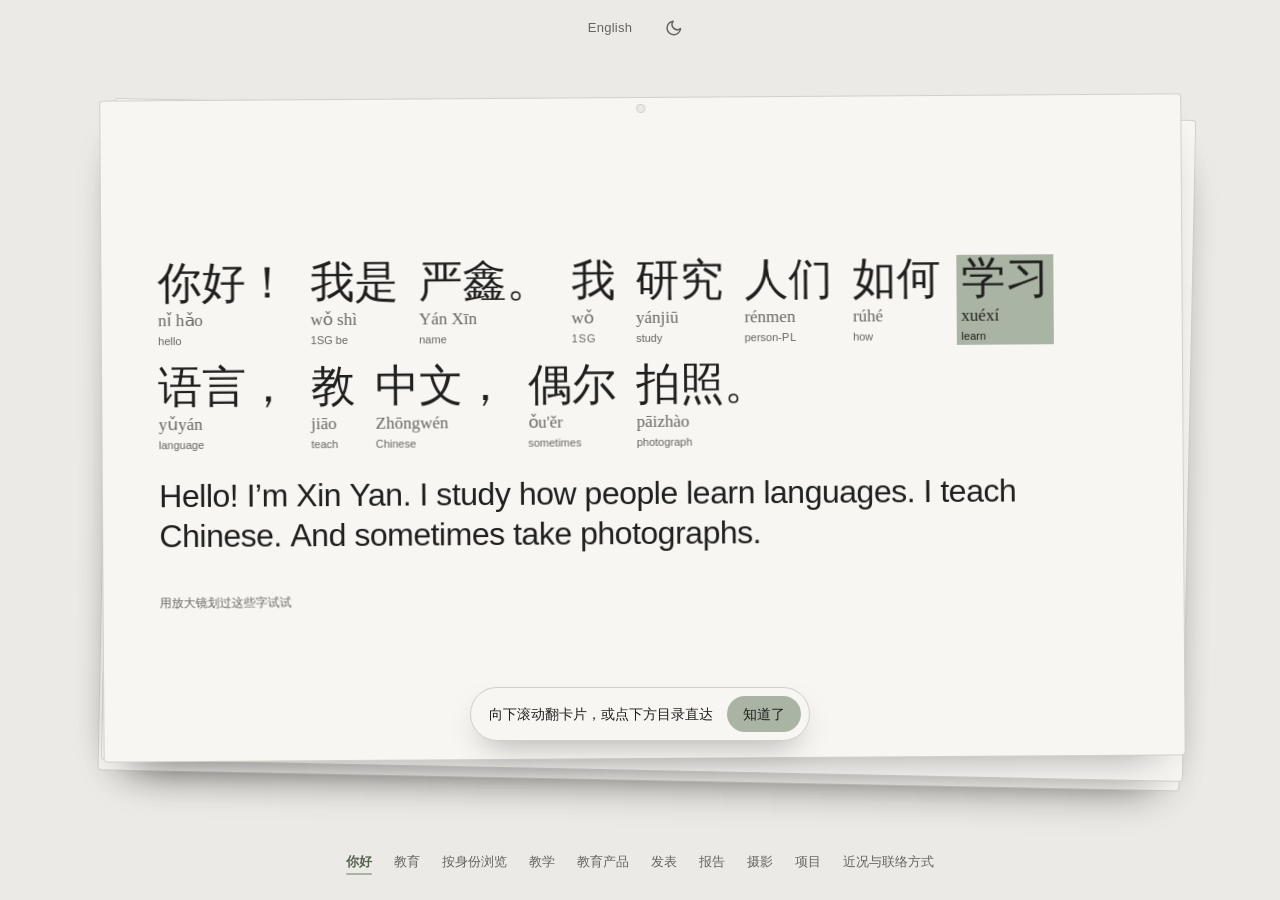
==== commit e405f4bc: "Add files via upload" ====
--- a/zh.html
+++ b/zh.html
@@ -28,7 +28,7 @@
 <main class="deck" id="deck">
 
   <!-- 1. 简介 -->
-  <article class="card" data-title="你好">
+  <article class="card" data-id="hello" data-nav="你好" data-title="你好">
     <div class="sway"><div class="card-inner">
       <section class="intro" aria-label="简介">
         <div class="gloss" lang="zh-CN" id="gloss">
@@ -47,42 +47,54 @@
           <span class="w"><span class="h">拍照。</span><span class="p" lang="zh-Latn">pāizhào</span><span class="g" lang="en">photograph</span></span>
           <span class="tr-en" lang="en"><span class="ew">Hello!</span> <span class="ew">I’m</span> <span class="ew">Xin</span> <span class="ew">Yan.</span> <span class="ew">I</span> <span class="ew">study</span> <span class="ew">how</span> <span class="ew">people</span> <span class="ew">learn</span> <span class="ew">languages.</span> <span class="ew">I</span> <span class="ew">teach</span> <span class="ew">Chinese.</span> <span class="ew">And</span> <span class="ew">sometimes</span> <span class="ew">take</span> <span class="ew">photographs.</span></span>
         </div>
-        <span class="hint" data-touch="用手指划过这些字试试">用鼠标划过这些字试试</span>
+        <span class="hint" data-touch="用手指拖动放大镜，划过这些字试试">用放大镜划过这些字试试</span>
       </section>
     </div></div>
   </article>
 
   <!-- 2. 教育背景 -->
-  <article class="card" data-title="教育背景">
+  <article class="card" data-id="education" data-nav="教育" data-title="教育背景">
     <div class="sway"><div class="card-inner">
       <section class="edu" aria-label="教育背景">
         <span class="label title">教育背景</span>
-        <figure class="edu-map">
+        <figure class="edu-map journey">
+          <svg class="route" aria-hidden="true">
+            <path class="route-ext route-in" d="M0 0"/>
+            <path class="rail-ties" d="M0 0"/>
+            <path id="railPath" class="rail-line" d="M0 0"/>
+            <path id="flightPath" class="route-flight" d="M0 0"/>
+            <path class="route-ext route-out" d="M0 0"/>
+            <g class="vehicle train">
+              <g transform="scale(-1 1)"><image class="vimg" href="train.svg" x="-22" y="-22" width="44" height="44"/></g>
+              <animateMotion id="trainGo" dur="2s" begin="indefinite" fill="freeze" rotate="auto"><mpath href="#railPath"/></animateMotion>
+            </g>
+            <g class="vehicle plane">
+              <g transform="rotate(45)"><image class="vimg" href="plane.svg" x="-22" y="-22" width="44" height="44"/></g>
+              <animateMotion id="planeGo" dur="2s" begin="indefinite" fill="freeze" rotate="auto"><mpath href="#flightPath"/></animateMotion>
+            </g>
+          </svg>
           <div class="edu-node">
-            <span class="edu-dot"></span>
+            <span class="stamp" style="--rot: -8deg"><span class="geo"><span>31.77°N</span><span>117.19°E</span></span><span class="city">合肥</span><span class="yr">2011–15</span></span>
             <div class="edu-card">
-              <span class="edu-place">剑桥 · 英国</span>
-              <strong>剑桥大学</strong>
-              <span>博士，语言学与语言习得</span>
-              <span class="meta">2022–至今 · 论文已于 2026 提交<br>AHRC (UKRI) 全额奖学金</span>
+              <span class="sd"><strong>安徽大学</strong> 学士</span>
+              <span>俄语语言文学</span>
+              <span class="meta">2011–2015</span>
             </div>
           </div>
           <div class="edu-node">
-            <span class="edu-dot"></span>
+            <span class="stamp" style="--rot: 6deg"><span class="geo"><span>39.99°N</span><span>116.30°E</span></span><span class="city">北京</span><span class="yr">2019–22</span></span>
             <div class="edu-card">
-              <span class="edu-place">北京 · 中国</span>
-              <strong>北京大学</strong>
-              <span>硕士，对外汉语教学</span>
+              <span class="sd"><strong>北京大学</strong> 硕士</span>
+              <span>汉语国际教育</span>
               <span class="meta">2019–2022 · GPA 3.8/4.0，排名 1/31<br>国家奖学金、优秀毕业生</span>
             </div>
           </div>
           <div class="edu-node">
-            <span class="edu-dot"></span>
+            <span class="stamp" style="--rot: -4deg"><span class="geo"><span>52.21°N</span><span>0.12°E</span></span><span class="city">剑桥</span><span class="yr">2022–26</span></span>
             <div class="edu-card">
-              <span class="edu-place">安徽 · 中国</span>
-              <strong>安徽大学</strong>
-              <span>学士，俄语语言文学</span>
-              <span class="meta">2011–2015</span>
+              <span class="sd"><strong>剑桥大学</strong> 博士</span>
+              <span>汉语语言学与语言习得</span>
+              <span class="meta">2022–至今 · 论文已于 2026 提交<br>AHRC (UKRI) 全额奖学金</span>
             </div>
           </div>
         </figure>
@@ -91,7 +103,7 @@
   </article>
 
   <!-- 3. 选词填空：为后面的卡片洗牌 -->
-  <article class="card" data-title="选词填空">
+  <article class="card" data-id="reader" data-nav="按身份浏览" data-title="选词填空">
     <div class="sway"><div class="card-inner">
       <section class="cloze" aria-label="谁在读">
         <span class="label title">选词填空</span>
@@ -109,12 +121,12 @@
   </article>
 
   <!-- 4–8. 可重排的卡片 -->
-  <article class="card" data-title="教学" data-key="teaching">
+  <article class="card" data-id="teaching" data-nav="教学" data-title="教学" data-key="teaching">
     <div class="sway"><div class="card-inner">
       <section class="split" aria-label="教学">
         <div class="stack">
           <span class="label title">教学</span>
-          <div class="item"><span>剑桥大学代任讲师与本科生辅导课督导</span><span class="meta">2022–2026 · 四门本科现代汉语课程与小班辅导</span></div>
+          <div class="item"><span>剑桥大学代任讲师与本科生辅导课教师</span><span class="meta">2022–2026 · 四门本科现代汉语课程与小班辅导</span></div>
           <div class="item"><span>北京大学（燕京学堂 · 预科项目）助教</span><span class="meta">2019–2022</span></div>
           <div class="item"><span>乌克兰哈尔科夫国立大学汉语教师</span><span class="meta">2015–2018 · 初级到中高级课程、HSK 备考、副校长嘉奖</span></div>
         </div>
@@ -123,6 +135,20 @@
             <g stroke="currentColor" stroke-width="5" stroke-linecap="round" stroke-linejoin="round" fill="none">
               <path d="M20 40 L90 40"/><path d="M120 120 L190 40"/><path d="M220 160 L248 200 L290 80"/><path d="M320 40 L390 200"/>
             </g>
+            <!-- A point of light travels along the four tones, left to right -->
+            <path id="toneTrack" d="M20 40 L90 40 M120 120 L190 40 M220 160 L248 200 L290 80 M320 40 L390 200" fill="none" stroke="none"/>
+            <g class="tone-dot" aria-hidden="true">
+              <circle r="15" fill="currentColor" opacity="0.18">
+                <animate attributeName="r" values="11;17;11" dur="1.2s" repeatCount="indefinite"/>
+                <animateMotion dur="6s" repeatCount="indefinite" keyPoints="0;1;1" keyTimes="0;0.86;1" calcMode="linear"><mpath href="#toneTrack"/></animateMotion>
+              </circle>
+              <circle r="6" fill="currentColor">
+                <animateMotion dur="6s" repeatCount="indefinite" keyPoints="0;1;1" keyTimes="0;0.86;1" calcMode="linear"><mpath href="#toneTrack"/></animateMotion>
+              </circle>
+              <circle r="2.5" fill="#FFFFFF" opacity="0.85">
+                <animateMotion dur="6s" repeatCount="indefinite" keyPoints="0;1;1" keyTimes="0;0.86;1" calcMode="linear"><mpath href="#toneTrack"/></animateMotion>
+              </circle>
+            </g>
             <g font-size="16" fill="#66645F" text-anchor="middle" font-family="Iowan Old Style, Georgia, Times New Roman, Songti SC, SimSun, serif">
               <text x="55" y="240">mā</text><text x="155" y="240">má</text><text x="255" y="240">mǎ</text><text x="355" y="240">mà</text>
             </g>
@@ -133,7 +159,7 @@
     </div></div>
   </article>
 
-  <article class="card" data-title="教育产品" data-key="product">
+  <article class="card" data-id="edtech" data-nav="教育产品" data-title="教育产品" data-key="product">
     <div class="sway"><div class="card-inner">
       <section class="stack" style="gap: 10px" aria-label="教育产品">
         <span class="label title">教育产品</span>
@@ -144,7 +170,7 @@
     </div></div>
   </article>
 
-  <article class="card" data-title="发表" data-key="pubs">
+  <article class="card" data-id="publications" data-nav="发表" data-title="发表" data-key="pubs">
     <div class="sway"><div class="card-inner">
       <section class="split" aria-label="发表" style="align-items: flex-start">
         <figure class="stack" style="gap: 16px">
@@ -163,23 +189,23 @@
     </div></div>
   </article>
 
-  <article class="card" data-title="报告" data-key="talks">
+  <article class="card" data-id="talks" data-nav="报告" data-title="报告" data-key="talks">
     <div class="sway"><div class="card-inner">
       <section class="stack" style="gap: 22px" aria-label="报告">
         <span class="label title">报告</span>
         <div class="talks">
           <div class="item"><span>单方言与双方言普通话的指称锚定</span><span class="meta">海报 · GASLA 18，剑桥，2026</span></div>
-          <div class="item"><span>俄语母语者对二语汉语 wh 成分歧义消解中的接口问题</span><span class="meta">报告 · BUCLD 49，波士顿，2024</span></div>
-          <div class="item"><span>二语汉语接口处的 wh 成分歧义消解：韵律与句法</span><span class="meta">报告 · GALA 16，里斯本，2024</span></div>
+          <div class="item"><span>俄语母语者对二语汉语 wh 成分歧义消解中的接口问题</span><span class="meta">口头报告 · BUCLD 49，波士顿，2024</span></div>
+          <div class="item"><span>二语汉语接口处的 wh 成分歧义消解：韵律与句法</span><span class="meta">口头报告 · GALA 16，里斯本，2024</span></div>
           <div class="item"><span>俄语母语者对汉语功能词“和”的习得</span><span class="meta">海报 · YLMP 2021，波兹南，2021</span></div>
-          <div class="item"><span>俄语母语者对二语汉语连词“和”的习得</span><span class="meta">报告 · ExLing 2020，雅典，2020</span></div>
-          <div class="item"><span>汉语“在”字的用法</span><span class="meta">报告 · 第二届乌克兰东方学会议，哈尔科夫，2018</span></div>
-        </div>
-      </section>
-    </div></div>
-  </article>
-
-  <article class="card" data-title="摄影" data-key="photo">
+          <div class="item"><span>俄语母语者对二语汉语连词“和”的习得</span><span class="meta">口头报告 · ExLing 2020，雅典，2020</span></div>
+          <div class="item"><span>汉语“在”字的用法</span><span class="meta">口头报告 · 第二届乌克兰东方学会议，哈尔科夫，2018</span></div>
+        </div>
+      </section>
+    </div></div>
+  </article>
+
+  <article class="card" data-id="photos" data-nav="摄影" data-title="摄影" data-key="photo">
     <div class="sway"><div class="card-inner">
       <section class="photos" aria-label="摄影">
         <span class="label title">摄影</span>
@@ -188,12 +214,13 @@
           <figure><img src="photos/kharkiv-2017-1200.jpg" srcset="photos/kharkiv-2017-1200.jpg 1200w, photos/kharkiv-2017.jpg 2400w" sizes="80vw" width="1200" height="490" alt="冬夜哈尔科夫的城市广场，亮着圣诞树" loading="lazy"><figcaption class="cap">乌克兰哈尔科夫，2017</figcaption></figure>
           <figure><img src="photos/taihu-2016-1200.jpg" srcset="photos/taihu-2016-1200.jpg 1200w, photos/taihu-2016.jpg 2400w" sizes="100vw" width="1200" height="374" alt="太湖边暮色中的山丘与树木" loading="lazy"><figcaption class="cap">中国太湖，2016</figcaption></figure>
         </div>
+        <span class="more" data-touch="左右滑动照片，查看更多 →">滚动查看更多照片 →</span>
       </section>
     </div></div>
   </article>
 
   <!-- 9. 项目 -->
-  <article class="card" data-title="项目">
+  <article class="card" data-id="projects" data-nav="项目" data-title="项目">
     <div class="sway"><div class="card-inner">
       <section class="projects-body" aria-label="项目">
         <span class="label title">项目</span>
@@ -203,7 +230,7 @@
   </article>
 
   <!-- 10. 近况 -->
-  <article class="card" data-title="近况">
+  <article class="card" data-id="contact" data-nav="近况与联络方式" data-title="近况">
     <div class="sway"><div class="card-inner sage">
       <section class="now" aria-label="近况">
         <span class="now-head">近况 · 2026 年 10 月</span>
@@ -225,12 +252,11 @@
 
 </main>
 
-<div class="deck-hint" id="deckHint" role="status" data-touch="向上或向右滑动，让卡片落下"><span>向下滚动，或向右滑动，让卡片落下</span><button type="button" id="hintOk">知道了</button></div>
-
-<nav class="progress" aria-label="卡片">
-  <button class="step" id="prev" type="button" aria-label="上一张"><svg viewBox="0 0 24 24" fill="none" stroke="currentColor" stroke-width="2" stroke-linecap="round" stroke-linejoin="round" aria-hidden="true"><path d="M15 18l-6-6 6-6"/></svg></button>
-  <div class="ticks" id="ticks"></div>
-  <button class="step" id="next" type="button" aria-label="下一张"><svg viewBox="0 0 24 24" fill="none" stroke="currentColor" stroke-width="2" stroke-linecap="round" stroke-linejoin="round" aria-hidden="true"><path d="M9 18l6-6-6-6"/></svg></button>
+<div class="deck-toast" id="deckToast" role="status" aria-live="polite" data-first="这是第一张，向下滚动看下一张" data-first-touch="这是第一张，向上滑动看下一张" data-last="已经是最后一张，向上滚动返回" data-last-touch="已经是最后一张，向下滑动返回"></div>
+<div class="deck-hint" id="deckHint" role="status" data-touch="向上滑动翻卡片，或点下方目录直达"><span>向下滚动翻卡片，或点下方目录直达</span><button type="button" id="hintOk">知道了</button></div>
+
+<nav class="progress" aria-label="目录">
+  <div class="ticks" id="ticks" role="list"></div>
 </nav>
 
 </body>
--- a/deck.css
+++ b/deck.css
@@ -8,24 +8,30 @@
 
 .progress {
   position: fixed; left: 50%; bottom: 18px; transform: translateX(-50%); z-index: 50;
-  display: flex; align-items: center; gap: 4px;
-  color: var(--muted); font-size: 12px;
-}
-.progress .step {
-  width: 36px; height: 44px; display: inline-flex; align-items: center; justify-content: center;
-  color: var(--muted); border-radius: 999px;
-}
-.progress .step:hover { color: var(--ink); opacity: 1; }
-.progress .step:disabled { opacity: 0.3; cursor: default; }
-.progress .step svg { width: 16px; height: 16px; display: block; }
-.ticks { display: flex; align-items: center; }
+  max-width: calc(100vw - 24px);
+  display: flex; align-items: center;
+}
+.ticks {
+  display: flex; align-items: center; gap: 2px;
+  overflow-x: auto; scrollbar-width: none; overscroll-behavior-x: contain;
+}
+.ticks::-webkit-scrollbar { display: none; }
 .ticks button {
-  width: 14px; height: 44px; display: inline-flex; align-items: center; justify-content: center;
-}
-.ticks button span { display: block; width: 1px; height: 10px; background: var(--tick); transition: width 0.25s ease, background-color 0.25s ease; }
-.ticks button.on span { width: 16px; background: transparent; border: 1px solid var(--muted); }
-.ticks button:hover span { background: var(--muted); }
-.ticks button.on:hover span { background: transparent; }
+  flex-shrink: 0; min-height: 40px; padding: 0 10px; border-radius: 999px;
+  font-size: 13px; color: var(--muted); white-space: nowrap;
+  transition: color 0.25s ease, background-color 0.25s ease;
+}
+@media (hover: hover) { .ticks button:hover { color: var(--ink); opacity: 1; } }
+.ticks button:hover { opacity: 1; }
+.ticks button { position: relative; }
+.ticks button.on { color: var(--sage-deep); font-weight: 700; }
+.ticks button::after {
+  content: ''; position: absolute; left: 10px; right: 10px; bottom: 7px; height: 2px; border-radius: 2px;
+  background: var(--sage); transform: scaleX(0); transition: transform 0.3s ease;
+}
+.ticks button.on::after { transform: scaleX(1); }
+html:lang(zh-CN) .ticks button { font-size: 13px; }
+
 /* Floating hint with a confirm button */
 .deck-hint {
   position: fixed; left: 0; right: 0; bottom: 160px; z-index: 60;
@@ -52,14 +58,63 @@
 
 /* Shuffle: the real cards fan out, shuffle and deal back */
 .card-tag {
-  position: absolute; inset: 0; z-index: 4; border-radius: 3px;
-  background: var(--paper); color: var(--ink);
-  box-shadow: 0 0 0 1px var(--line);
-  display: flex; align-items: center; justify-content: center; text-align: center; padding: 0 6%;
-  font-size: clamp(64px, 7vw, 92px); line-height: 1.1; letter-spacing: -0.02em;
+  position: absolute; inset: 0; z-index: 4; border-radius: 22px; overflow: hidden;
   opacity: 0; pointer-events: none; transition: opacity 0.25s ease;
-}
-.card-inner.sage + .card-tag { background: var(--sage); color: var(--on-accent); }
+  box-shadow: 0 0 0 2px var(--line), 0 50px 90px -40px rgba(0, 0, 0, 0.5);
+}
+.card-tag .face, .card-tag .back {
+  position: absolute; inset: 0; border-radius: inherit; transition: opacity 0.22s ease;
+}
+/* Face: a quiet playing card with a double frame, corner indices and a centred title */
+.card-tag .face {
+  background:
+    radial-gradient(120% 90% at 50% 0%, rgba(255, 255, 255, 0.55), transparent 60%),
+    var(--paper);
+  color: var(--ink);
+  display: flex; flex-direction: column; align-items: center; justify-content: center; gap: 34px;
+  text-align: center; padding: 0 12%;
+}
+.card-tag .face::before, .card-tag .face::after {
+  content: ''; position: absolute; border-radius: 12px; pointer-events: none;
+}
+.card-tag .face::before { inset: 26px; border: 3px solid var(--line); }
+.card-tag .face::after { inset: 40px; border: 1.5px solid var(--line); border-radius: 8px; }
+.card-tag .t { position: relative; font-size: clamp(76px, 8vw, 104px); line-height: 1.05; letter-spacing: -0.02em; }
+.card-tag .orn { position: relative; width: 220px; height: 3px; background: linear-gradient(90deg, transparent, var(--sage-deep), transparent); }
+.card-tag .orn::after {
+  content: ''; position: absolute; left: 50%; top: 50%; width: 22px; height: 22px; margin: -11px 0 0 -11px;
+  background: var(--sage-deep); transform: rotate(45deg); border: 5px solid var(--paper);
+}
+.card-tag .corner {
+  position: absolute; display: flex; flex-direction: column; align-items: center; gap: 8px;
+  color: var(--sage-deep); font-variant-numeric: tabular-nums; line-height: 1; z-index: 1;
+}
+.card-tag .corner b { font-size: 56px; font-weight: 600; letter-spacing: 0.02em; }
+.card-tag .corner i { font-style: normal; font-size: 38px; }
+.card-tag .tl { top: 62px; left: 70px; }
+.card-tag .br { bottom: 62px; right: 70px; transform: rotate(180deg); }
+.card-inner.sage + .card-tag .face { background: radial-gradient(120% 90% at 50% 0%, rgba(255, 255, 255, 0.35), transparent 60%), var(--sage); color: var(--on-accent); }
+.card-inner.sage + .card-tag .orn::after { border-color: var(--sage); }
+/* Back: a woven sage pattern with a schwa in the middle */
+.card-tag .back {
+  opacity: 0;
+  background:
+    radial-gradient(circle at 50% 50%, rgba(255, 255, 255, 0.10), transparent 55%),
+    repeating-linear-gradient(45deg, rgba(255, 255, 255, 0.13) 0 3px, transparent 3px 30px),
+    repeating-linear-gradient(-45deg, rgba(255, 255, 255, 0.13) 0 3px, transparent 3px 30px),
+    #56624F;
+  display: flex; align-items: center; justify-content: center;
+}
+.card-tag .back::before { content: ''; position: absolute; inset: 30px; border: 4px solid rgba(255, 255, 255, 0.55); border-radius: 12px; }
+.card-tag .back::after { content: ''; position: absolute; inset: 46px; border: 2px solid rgba(255, 255, 255, 0.3); border-radius: 8px; }
+.card-tag .back .em {
+  width: 190px; height: 190px; border-radius: 50%;
+  border: 4px solid rgba(255, 255, 255, 0.7); background: rgba(0, 0, 0, 0.12);
+  display: flex; align-items: center; justify-content: center;
+  color: #FFFFFF; font-family: "Iowan Old Style", Georgia, serif; font-size: 130px; line-height: 1; padding-bottom: 18px; box-sizing: border-box;
+}
+.deck.backs .card-tag .back { opacity: 1; }
+.deck.backs .card-tag .face { opacity: 0; }
 .deck.shuffling .card-tag { opacity: 1; }
 .deck.shuffling .card.is-top .card-tag { opacity: 0; }
 .deck.shuffling .card { transition: transform 0.4s cubic-bezier(0.3, 0.7, 0.3, 1), opacity 0.3s ease; }
@@ -115,7 +170,7 @@
 .card .now { background: transparent; padding: 0; }
 .card .foot-in { font-size: 13px; color: var(--on-accent); opacity: 0.7; margin-top: 8px; }
 .card .photos { display: flex; flex-direction: column; gap: 12px; }
-.card .photos .strip { padding: 0; scroll-padding-inline: 0; }
+.card .photos .strip { padding: 0; scroll-padding-inline: 0; scroll-snap-type: x proximity; }
 .card .photos .strip img { height: clamp(170px, 42vh, 420px); }
 .card .talks { display: grid; grid-template-columns: repeat(2, minmax(0, 1fr)); gap: 18px 48px; }
 .card .projects-body { display: flex; flex-direction: column; gap: 18px; max-width: 34em; }
@@ -152,7 +207,9 @@
   .card-inner { padding: 26px 18px 22px; justify-content: flex-start; }
   .card .talks { grid-template-columns: 1fr; gap: 14px; }
   .card .photos .strip img { height: clamp(150px, 34vh, 260px); }
-  .progress { bottom: 12px; }
+  .progress { bottom: 12px; left: 0; right: 0; transform: none; max-width: none; }
+  .ticks { width: 100%; padding: 0 12px; -webkit-mask-image: linear-gradient(90deg, transparent, #000 18px, #000 calc(100% - 18px), transparent); mask-image: linear-gradient(90deg, transparent, #000 18px, #000 calc(100% - 18px), transparent); }
+  .ticks button { padding: 0 9px; }
   .deck-hint { bottom: 132px; font-size: 13px; padding-left: 14px; gap: 10px; }
 }
 
@@ -173,5 +230,213 @@
   .card .edu-dot { position: absolute; left: -26px; top: 2px; }
   .card .label.title { font-size: 16px; }
   .card .options button { padding: 9px 13px; font-size: 15px; }
-  .card .quote { padding: 10px 0; justify-content: flex-start; }
-}
+  .card .quote { padding: 10px 0 6px; justify-content: center; text-align: center; }
+  .card .quote + figcaption { text-align: center; }
+  .card .split .tones { order: -1; }
+}
+
+/* Tone contours: the travelling point of light */
+@media (prefers-reduced-motion: reduce) {
+  .tones .tone-dot { display: none; }
+}
+
+/* Photo strip: "more" hint */
+.card .photos .more { align-self: flex-end; font-size: 13px; color: var(--muted); }
+
+/* Toast when there is no card further that way */
+.deck-toast {
+  position: fixed; left: 0; right: 0; top: 76px; z-index: 61;
+  width: max-content; max-width: calc(100vw - 32px); margin: 0 auto;
+  padding: 10px 18px; border-radius: 999px;
+  background: var(--ink); color: var(--bg);
+  font-size: 14px; line-height: 1.35; text-align: center;
+  box-shadow: 0 14px 32px -14px rgba(0, 0, 0, 0.45);
+  opacity: 0; transform: translateY(-8px); pointer-events: none;
+  transition: opacity 0.3s ease, transform 0.3s ease;
+}
+.deck-toast.on { opacity: 1; transform: translateY(0); }
+@media (max-width: 640px) { .deck-toast { top: 64px; font-size: 13px; } }
+
+/* First card: magnifier cursor */
+.magnifier {
+  position: fixed; left: 0; top: 0; z-index: 70; pointer-events: none;
+  opacity: 0; transition: opacity 0.15s ease; will-change: transform;
+}
+.magnifier.on { opacity: 1; }
+.magnifier img { width: 100%; height: 100%; display: block; user-select: none; -webkit-user-drag: none; filter: drop-shadow(0 6px 10px rgba(0, 0, 0, 0.22)); }
+@media (hover: hover) and (pointer: fine) {
+  .card[data-id="hello"] .card-inner, .card[data-id="hello"] .card-inner * { cursor: none; }
+}
+
+/* Education as a journey: passport stamps joined by a flight path */
+.card .journey { position: relative; grid-template-columns: repeat(3, minmax(0, 1fr)); gap: 28px; margin-top: 18px; padding-left: 0; }
+.card .journey::before, .card .journey::after { display: none; }
+.journey .route { position: absolute; left: 0; top: 0; width: 100%; height: 100%; overflow: visible; pointer-events: none; z-index: 0; }
+.journey .route-line { fill: none; stroke: var(--sage-deep); stroke-width: 1.6; stroke-dasharray: 2 7; stroke-linecap: round; opacity: 0.6; }
+.journey .plane { fill: var(--sage-deep); opacity: 0; transition: opacity 0.3s ease; }
+.journey .plane.flying { opacity: 1; }
+.journey .edu-node { position: relative; z-index: 1; display: flex; flex-direction: column; align-items: flex-start; gap: 16px; }
+.stamp {
+  --rot: 0deg;
+  position: relative; flex-shrink: 0;
+  width: 104px; height: 104px; border-radius: 50%;
+  border: 3px solid var(--sage-deep); color: var(--sage-deep); background: var(--paper);
+  display: flex; flex-direction: column; align-items: center; justify-content: center; gap: 2px;
+  transform: rotate(var(--rot)); opacity: 0.92;
+}
+.stamp::before { content: ''; position: absolute; inset: 5px; border: 1px dashed currentColor; border-radius: 50%; opacity: 0.8; }
+.stamp .city { font-size: 10px; font-weight: 700; letter-spacing: 0.16em; text-transform: uppercase; }
+.stamp .word { font-size: 22px; line-height: 1.1; font-weight: 600; }
+.stamp .word:lang(en) { font-size: 34px; font-family: "Iowan Old Style", Georgia, serif; font-weight: 400; line-height: 0.9; }
+.stamp .yr { font-size: 10px; letter-spacing: 0.06em; font-variant-numeric: tabular-nums; }
+.journey-cap { margin-top: 18px; }
+/* The stamps are pressed one by one as the plane arrives */
+.card.is-top .journey .stamp { animation: stamp-in 0.55s cubic-bezier(0.3, 1.4, 0.5, 1) both; }
+.card.is-top .journey .edu-node:nth-of-type(1) .stamp { animation-delay: 0.25s; }
+.card.is-top .journey .edu-node:nth-of-type(2) .stamp { animation-delay: 1.7s; }
+.card.is-top .journey .edu-node:nth-of-type(3) .stamp { animation-delay: 3.15s; }
+@keyframes stamp-in {
+  0% { opacity: 0; transform: rotate(var(--rot)) scale(1.9); }
+  60% { opacity: 0.95; transform: rotate(var(--rot)) scale(0.9); }
+  100% { opacity: 0.92; transform: rotate(var(--rot)) scale(1); }
+}
+@media (max-width: 640px) {
+  .card .journey { grid-template-columns: 1fr; gap: 26px; padding-left: 0; }
+  .journey .edu-node { flex-direction: row; align-items: center; gap: 18px; }
+  .stamp { width: 84px; height: 84px; }
+  .stamp .word { font-size: 18px; }
+  .stamp .word:lang(en) { font-size: 28px; }
+  .stamp .city, .stamp .yr { font-size: 9px; }
+}
+@media (prefers-reduced-motion: reduce) {
+  .card.is-top .journey .stamp { animation: none; }
+  .journey .plane { display: none; }
+}
+.stamp .word:lang(ru) { font-size: 17px; letter-spacing: -0.01em; }
+.stamp .city { letter-spacing: 0.1em; }
+@media (max-width: 640px) {
+  .stamp .word:lang(ru) { font-size: 14px; }
+  .stamp .city { letter-spacing: 0.06em; }
+}
+
+/* Captions sit centred under their figure */
+.card .tones figcaption,
+.card .dots + .label,
+.card .quote + figcaption { text-align: center; align-self: center; width: 100%; }
+
+/* Journey v2: coordinates on top, the city in the middle, stamps a little out of line */
+.stamp { width: 108px; height: 108px; gap: 3px; }
+.stamp .geo { font-size: 8.5px; letter-spacing: 0.02em; white-space: nowrap; font-variant-numeric: tabular-nums; opacity: 0.9; }
+.stamp .city { font-size: 13px; font-weight: 700; letter-spacing: 0.06em; text-transform: uppercase; white-space: nowrap; }
+.stamp .city:lang(zh-CN) { font-size: 20px; letter-spacing: 0.12em; text-transform: none; font-weight: 600; }
+.stamp .yr { font-size: 9.5px; }
+.card .journey .edu-node:nth-of-type(1) { margin-top: 26px; }
+.card .journey .edu-node:nth-of-type(2) { margin-top: 0; }
+.card .journey .edu-node:nth-of-type(3) { margin-top: 40px; }
+.journey .route-line { stroke-width: 1.5; stroke-dasharray: 1.5 7; }
+/* stamping is now timed by the plane */
+.card.is-top .journey .stamp { animation: none; }
+.journey.flying .stamp { opacity: 0; }
+.journey.flying .stamp.stamped { animation: stamp-in 0.55s cubic-bezier(0.3, 1.4, 0.5, 1) both; }
+@media (max-width: 640px) {
+  .stamp { width: 90px; height: 90px; }
+  .stamp .geo { font-size: 7.5px; letter-spacing: 0; }
+  .stamp .city { font-size: 11.5px; letter-spacing: 0.03em; }
+  .stamp .city:lang(zh-CN) { font-size: 17px; }
+  .card .journey .edu-node:nth-of-type(1) { margin-top: 0; margin-left: 0; }
+  .card .journey .edu-node:nth-of-type(2) { margin-left: 22px; }
+  .card .journey .edu-node:nth-of-type(3) { margin-top: 0; margin-left: 6px; }
+}
+@media (prefers-reduced-motion: reduce) {
+  .journey.flying .stamp { opacity: 0.92; }
+}
+
+/* Journey v3: rail line to Beijing, flight path to Cambridge */
+.journey .route path { fill: none; stroke: var(--sage-deep); stroke-linecap: round; }
+.journey .route-ext { stroke-width: 1.4; stroke-dasharray: 1.5 7; opacity: 0.4; }
+.journey .rail-ties { stroke-width: 7; stroke-dasharray: 1.6 6; stroke-linecap: butt; opacity: 0.45; }
+.journey .rail-line { stroke-width: 1.6; opacity: 0.75; }
+.journey .route-flight { stroke-width: 1.5; stroke-dasharray: 5 6; opacity: 0.6; }
+.journey .vehicle { opacity: 0; transition: opacity 0.25s ease; }
+.journey .vehicle path:not(.win) { fill: var(--sage-deep); stroke: none; }
+.journey .vehicle .win { fill: var(--paper); stroke: none; }
+.journey .vehicle.moving { opacity: 1; }
+@media (prefers-reduced-motion: reduce) { .journey .vehicle { display: none; } }
+/* stamps are pressed exactly when the train or plane arrives (no fixed delays) */
+.journey.flying .stamp.stamped { animation-delay: 0s !important; }
+@media (max-width: 640px) {
+  .stamp { width: 94px; height: 94px; }
+  .stamp .city { font-size: 10.5px; letter-spacing: 0.02em; }
+  .stamp .city:lang(zh-CN) { font-size: 17px; letter-spacing: 0.1em; }
+}
+
+/* Journey v4: stamps laid out roughly like a map (Cambridge far west; Beijing north of Hefei) */
+.card .journey { grid-template-columns: repeat(3, minmax(0, 1fr)); grid-template-rows: auto auto; gap: 30px 28px; margin-top: 22px; }
+.card .journey .edu-node { flex-direction: row; align-items: center; gap: 16px; margin: 0 !important; }
+.card .journey .edu-node:nth-of-type(1) { grid-column: 3; grid-row: 2; padding-left: 34px; }   /* Hefei */
+.card .journey .edu-node:nth-of-type(2) { grid-column: 3; grid-row: 1; padding-left: 0; }      /* Beijing */
+.card .journey .edu-node:nth-of-type(3) { grid-column: 1; grid-row: 1; padding-top: 18px; }    /* Cambridge */
+.card .journey .edu-card { min-width: 0; }
+.stamp .geo { display: flex; flex-direction: column; align-items: center; line-height: 1.12; font-size: 8.5px; letter-spacing: 0.02em; }
+.stamp .city { font-size: 13px; letter-spacing: 0.04em; }
+.journey .vehicle image { overflow: visible; }
+@media (max-width: 900px) and (min-width: 641px) {
+  .card .journey { grid-template-columns: repeat(2, minmax(0, 1fr)); }
+  .card .journey .edu-node:nth-of-type(1) { grid-column: 2; }
+  .card .journey .edu-node:nth-of-type(2) { grid-column: 2; }
+}
+@media (max-width: 640px) {
+  .card .journey { grid-template-columns: 1fr; grid-template-rows: auto auto auto; gap: 24px; }
+  .card .journey .edu-node:nth-of-type(3) { grid-column: 1; grid-row: 1; padding: 0; }           /* Cambridge, top left */
+  .card .journey .edu-node:nth-of-type(2) { grid-column: 1; grid-row: 2; padding-left: 40px; }   /* Beijing */
+  .card .journey .edu-node:nth-of-type(1) { grid-column: 1; grid-row: 3; padding-left: 56px; }   /* Hefei */
+  .card .journey .edu-node { gap: 12px; }
+  .stamp .geo { font-size: 7.5px; }
+}
+
+/* Journey v5: back to one horizontal line, Cambridge on the left, Anhui on the right */
+.card .journey { grid-template-columns: repeat(3, minmax(0, 1fr)) !important; grid-template-rows: auto !important; gap: 28px; }
+.card .journey .edu-node { flex-direction: column; align-items: flex-start; gap: 16px; padding: 0 !important; grid-row: 1 !important; }
+.card .journey .edu-node:nth-of-type(3) { grid-column: 1 !important; }   /* Cambridge */
+.card .journey .edu-node:nth-of-type(2) { grid-column: 2 !important; }   /* Beijing */
+.card .journey .edu-node:nth-of-type(1) { grid-column: 3 !important; }   /* Hefei */
+.edu-card .sd strong { font-weight: 600; }
+@media (max-width: 640px) {
+  .card .journey { grid-template-columns: 1fr !important; grid-template-rows: auto auto auto !important; gap: 24px; }
+  .card .journey .edu-node { flex-direction: row; align-items: center; gap: 12px; grid-column: 1 !important; }
+  .card .journey .edu-node:nth-of-type(3) { grid-row: 1 !important; }
+  .card .journey .edu-node:nth-of-type(2) { grid-row: 2 !important; }
+  .card .journey .edu-node:nth-of-type(1) { grid-row: 3 !important; }
+}
+@media (max-width: 640px) {
+  .card .journey .edu-node:nth-of-type(1),
+  .card .journey .edu-node:nth-of-type(2),
+  .card .journey .edu-node:nth-of-type(3) { grid-column: 1 !important; }
+}
+
+/* Journey v6: Hefei → Beijing → Cambridge from left to right, each a step higher; centred in their columns */
+.card .journey .edu-node { align-items: center !important; text-align: center; }
+.card .journey .edu-card { align-items: center; }
+.card .journey .edu-node:nth-of-type(1) { grid-column: 1 !important; margin-top: 64px !important; }   /* Hefei */
+.card .journey .edu-node:nth-of-type(2) { grid-column: 2 !important; margin-top: 32px !important; }   /* Beijing */
+.card .journey .edu-node:nth-of-type(3) { grid-column: 3 !important; margin-top: 0 !important; }      /* Cambridge */
+@media (max-width: 640px) {
+  /* phones: from the bottom up — Cambridge on top, Hefei at the bottom */
+  .card .journey .edu-node { align-items: center !important; text-align: left; margin-top: 0 !important; }
+  .card .journey .edu-card { align-items: flex-start; }
+  .card .journey .edu-node:nth-of-type(1),
+  .card .journey .edu-node:nth-of-type(2),
+  .card .journey .edu-node:nth-of-type(3) { grid-column: 1 !important; margin-top: 0 !important; }
+  .card .journey .edu-node:nth-of-type(3) { grid-row: 1 !important; }
+  .card .journey .edu-node:nth-of-type(2) { grid-row: 2 !important; }
+  .card .journey .edu-node:nth-of-type(1) { grid-row: 3 !important; }
+}
+
+/* Journey v7: one line style for the whole route */
+.journey .route-ext, .journey .rail-line, .journey .route-flight {
+  stroke: var(--sage-deep); stroke-width: 1.6; stroke-dasharray: 5 6; stroke-linecap: round; opacity: 0.6;
+}
+.journey .rail-ties { display: none; }
+
+/* Card backs: pattern and frame only, no emblem */
+.card-tag .back .em { display: none; }
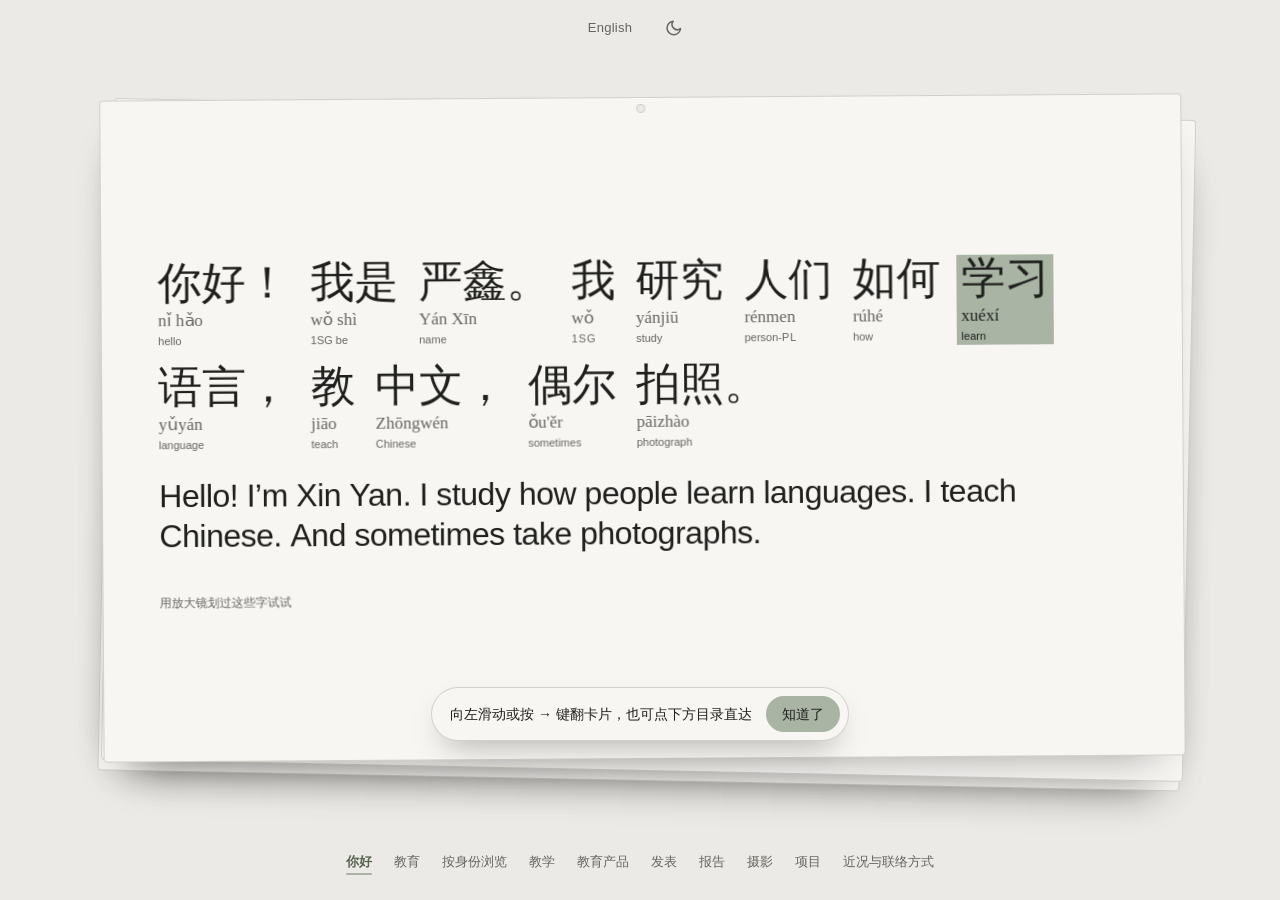
==== commit 8e67d43f: "Add files via upload" ====
--- a/zh.html
+++ b/zh.html
@@ -252,8 +252,8 @@
 
 </main>
 
-<div class="deck-toast" id="deckToast" role="status" aria-live="polite" data-first="这是第一张，向下滚动看下一张" data-first-touch="这是第一张，向上滑动看下一张" data-last="已经是最后一张，向上滚动返回" data-last-touch="已经是最后一张，向下滑动返回"></div>
-<div class="deck-hint" id="deckHint" role="status" data-touch="向上滑动翻卡片，或点下方目录直达"><span>向下滚动翻卡片，或点下方目录直达</span><button type="button" id="hintOk">知道了</button></div>
+<div class="deck-toast" id="deckToast" role="status" aria-live="polite" data-first="这是第一张，向左滑动或按 → 键看下一张" data-first-touch="这是第一张，向左滑动看下一张" data-last="这是最后一张，向右滑动或按 ← 键返回" data-last-touch="这是最后一张，向右滑动返回"></div>
+<div class="deck-hint" id="deckHint" role="status" data-touch="向左滑动翻卡片，也可点下方目录直达"><span>向左滑动或按 → 键翻卡片，也可点下方目录直达</span><button type="button" id="hintOk">知道了</button></div>
 
 <nav class="progress" aria-label="目录">
   <div class="ticks" id="ticks" role="list"></div>
--- a/deck.css
+++ b/deck.css
@@ -440,3 +440,14 @@
 
 /* Card backs: pattern and frame only, no emblem */
 .card-tag .back .em { display: none; }
+
+/* Card faces on phones: titles may wrap, and the frame and corners scale down */
+.card-tag .t { max-width: 100%; overflow-wrap: break-word; }
+@media (max-width: 640px) {
+  .card-tag .face { gap: 26px; padding: 0 13%; }
+  .card-tag .corner b { font-size: 48px; }
+  .card-tag .corner i { font-size: 32px; }
+  .card-tag .tl { top: 54px; left: 50px; }
+  .card-tag .br { bottom: 54px; right: 50px; }
+  .card-tag .orn { width: 160px; }
+}
